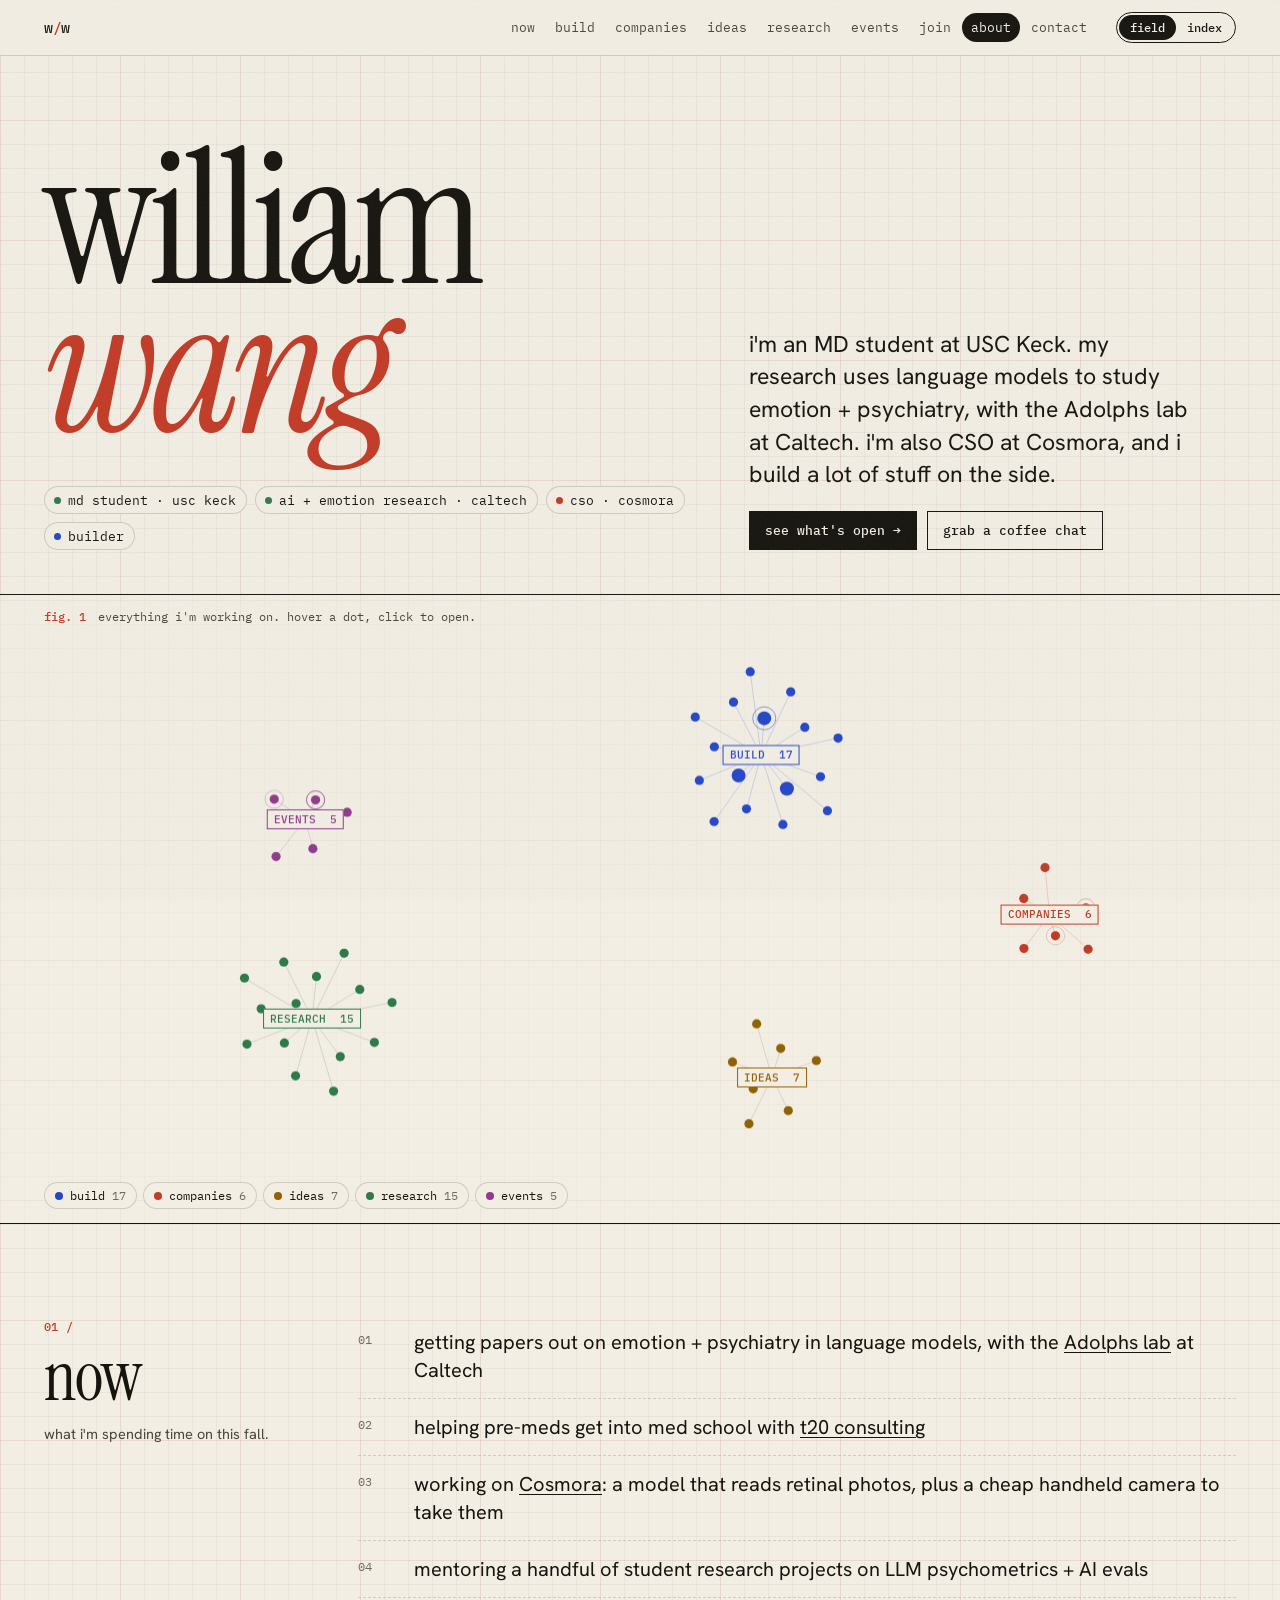
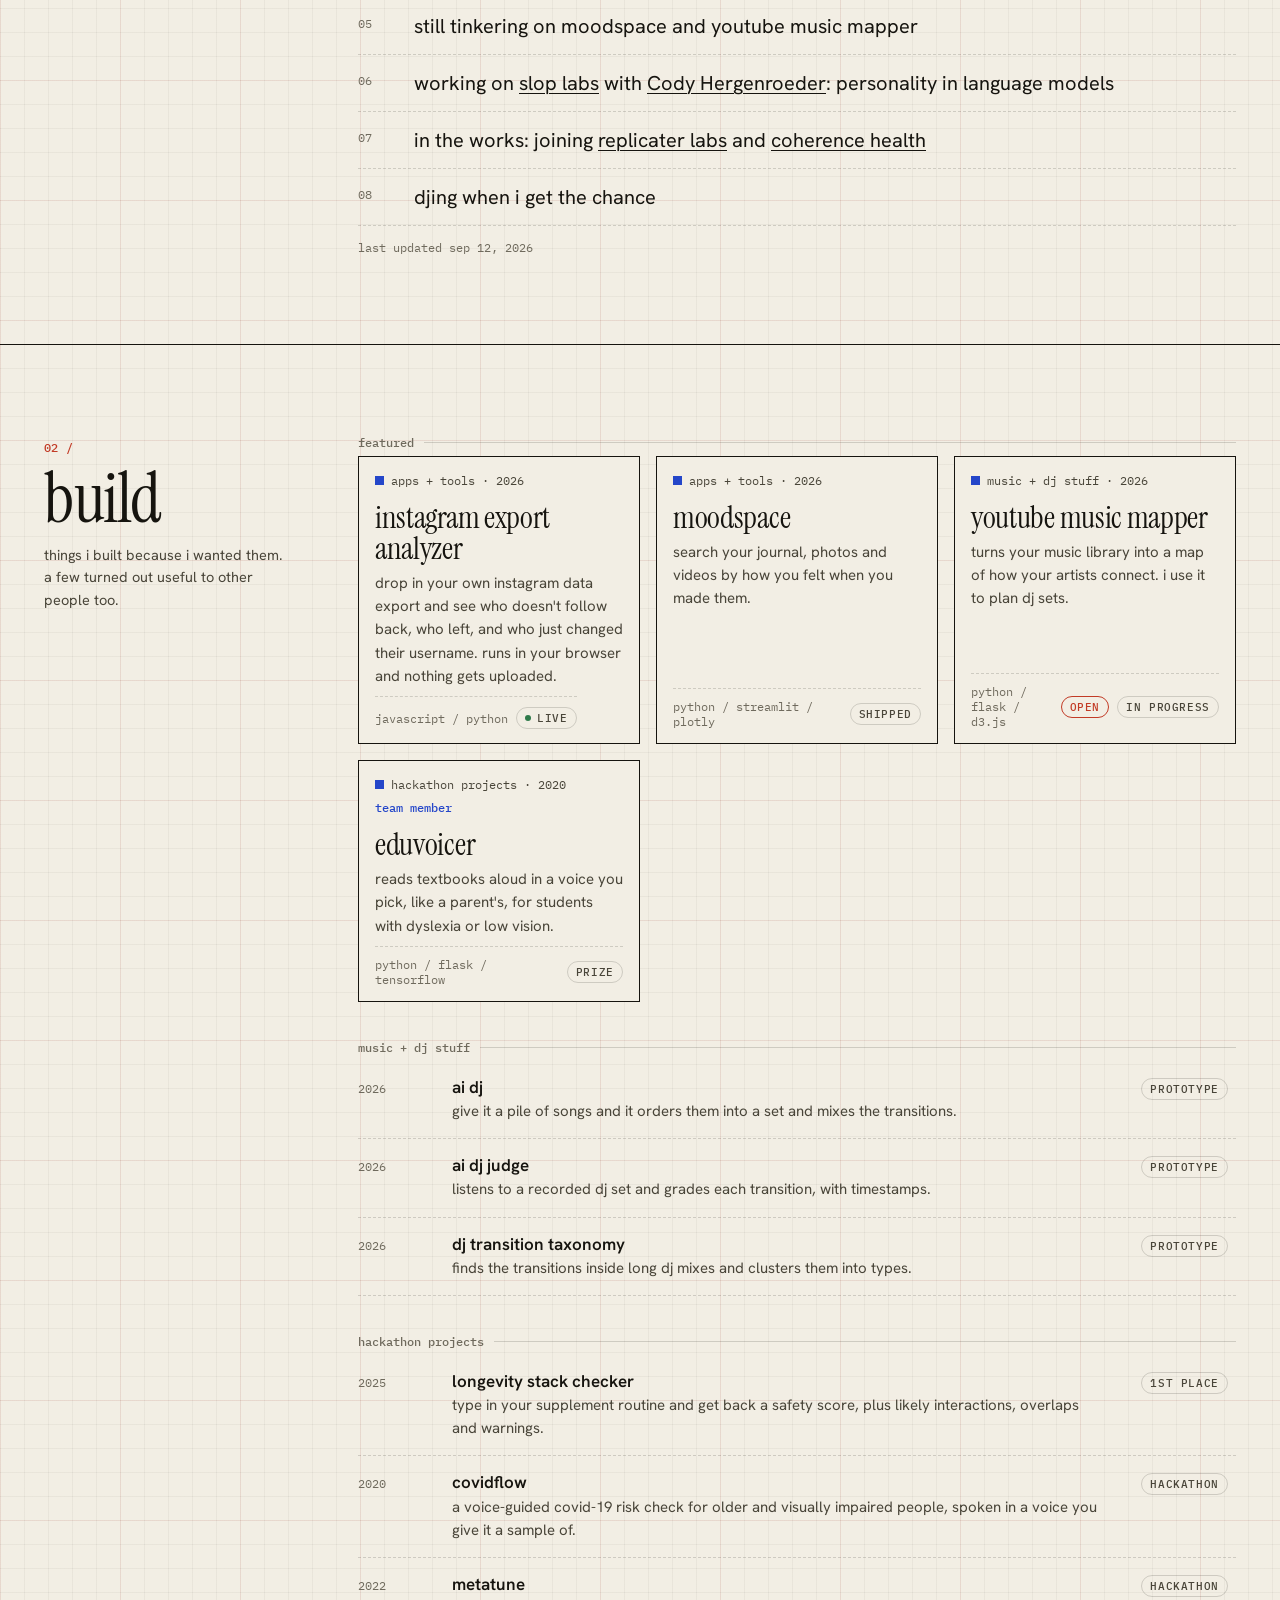
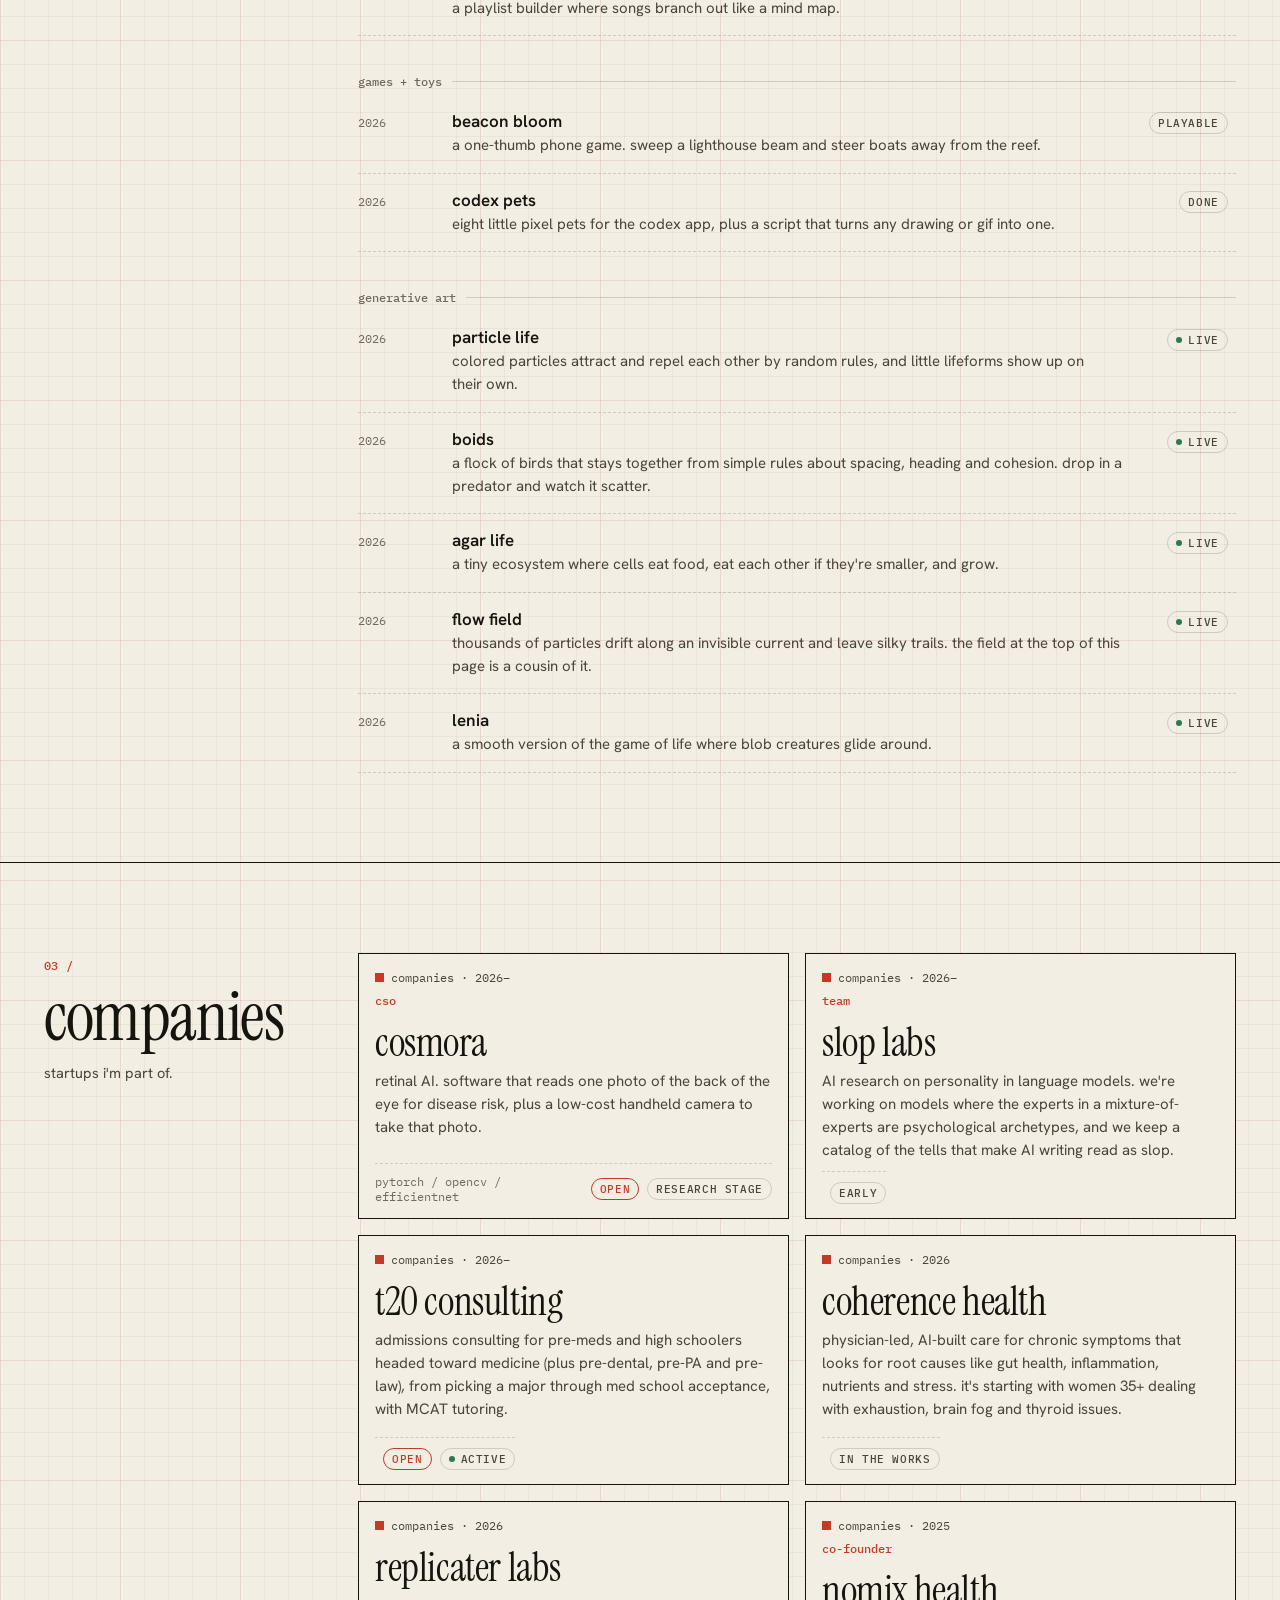
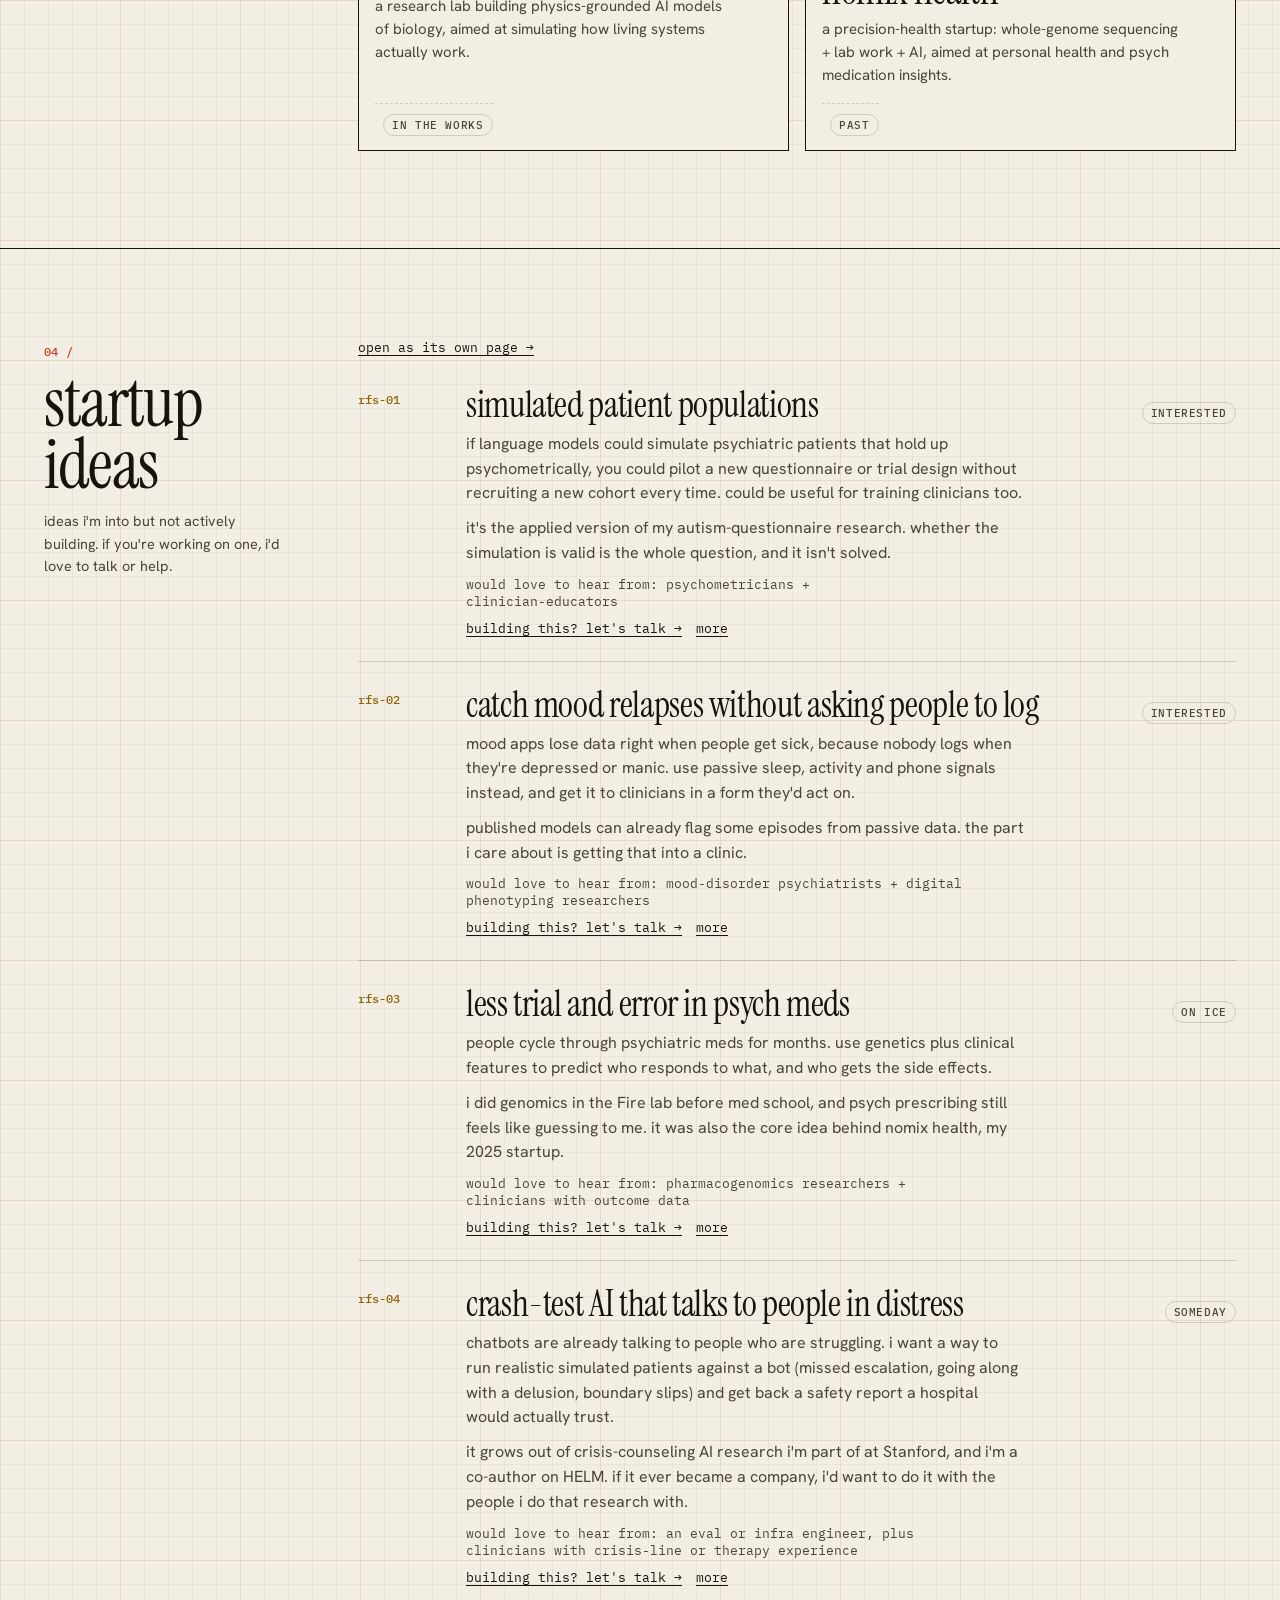
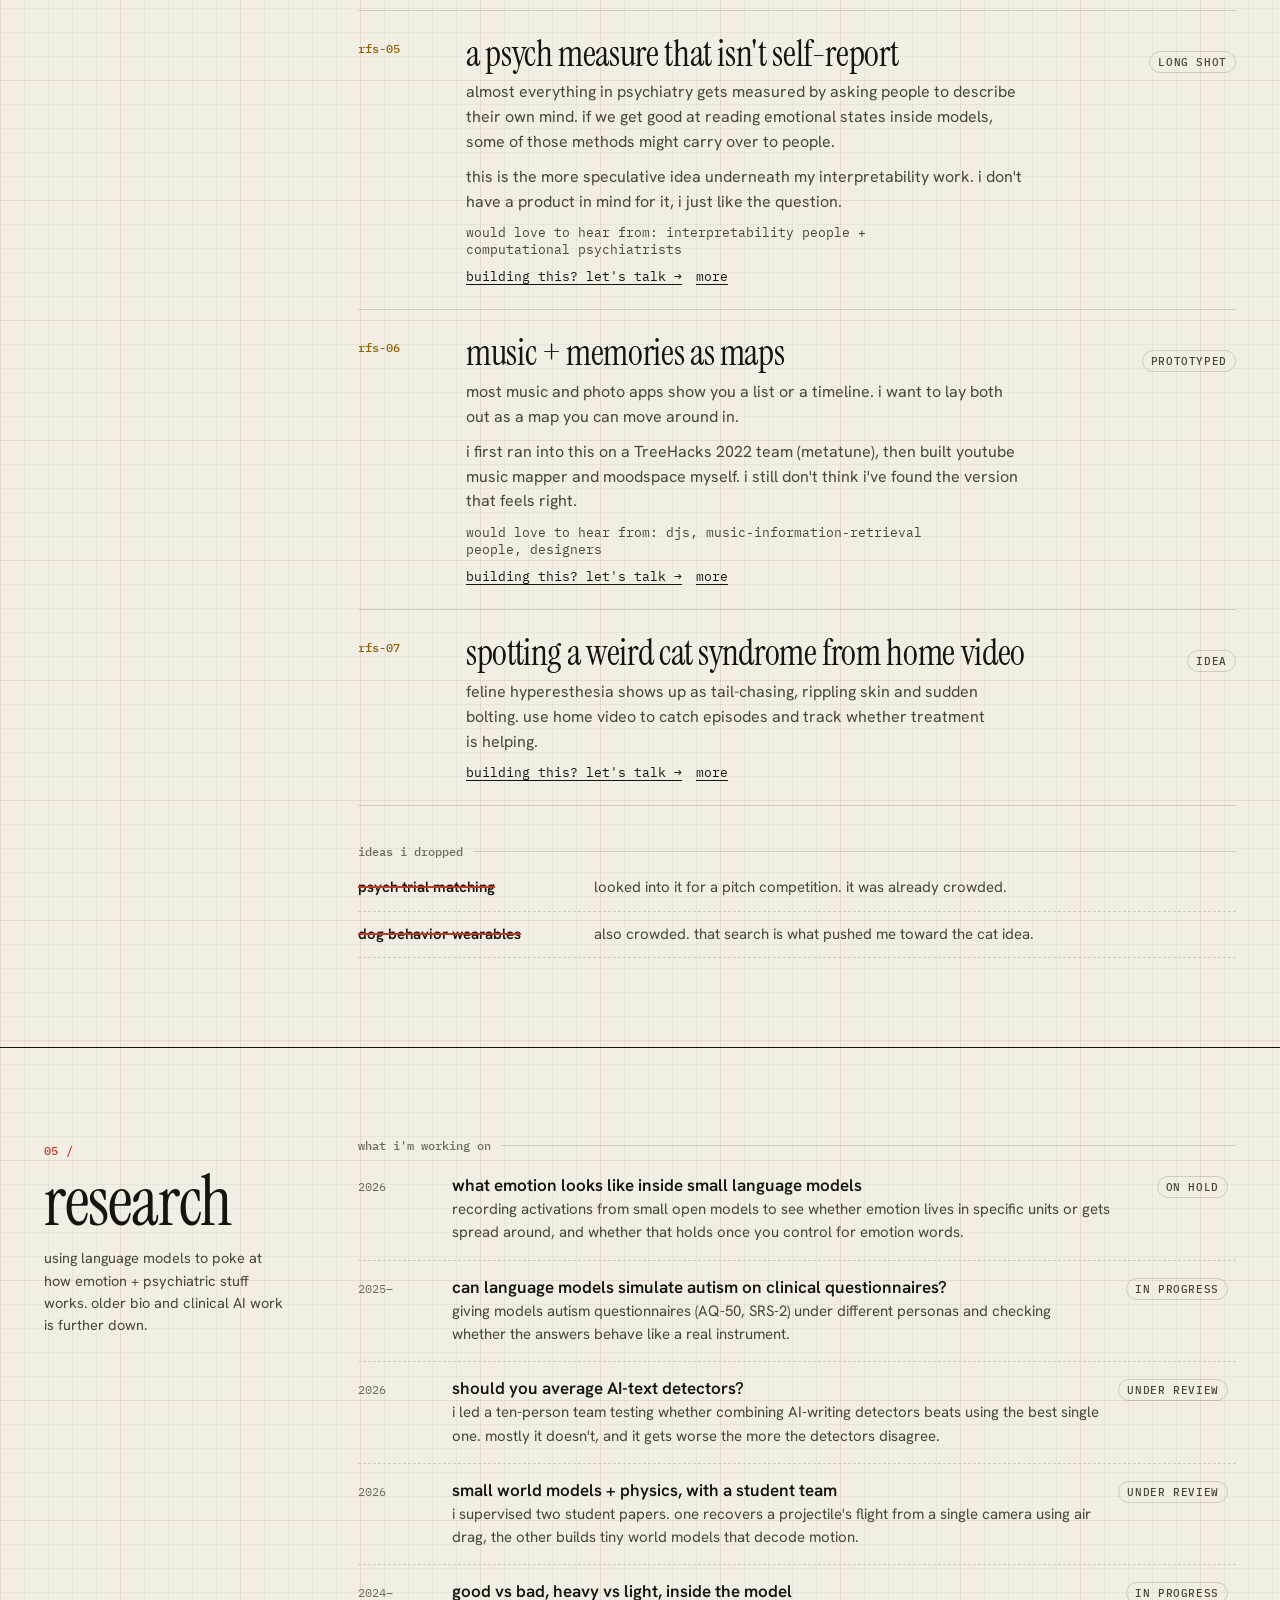
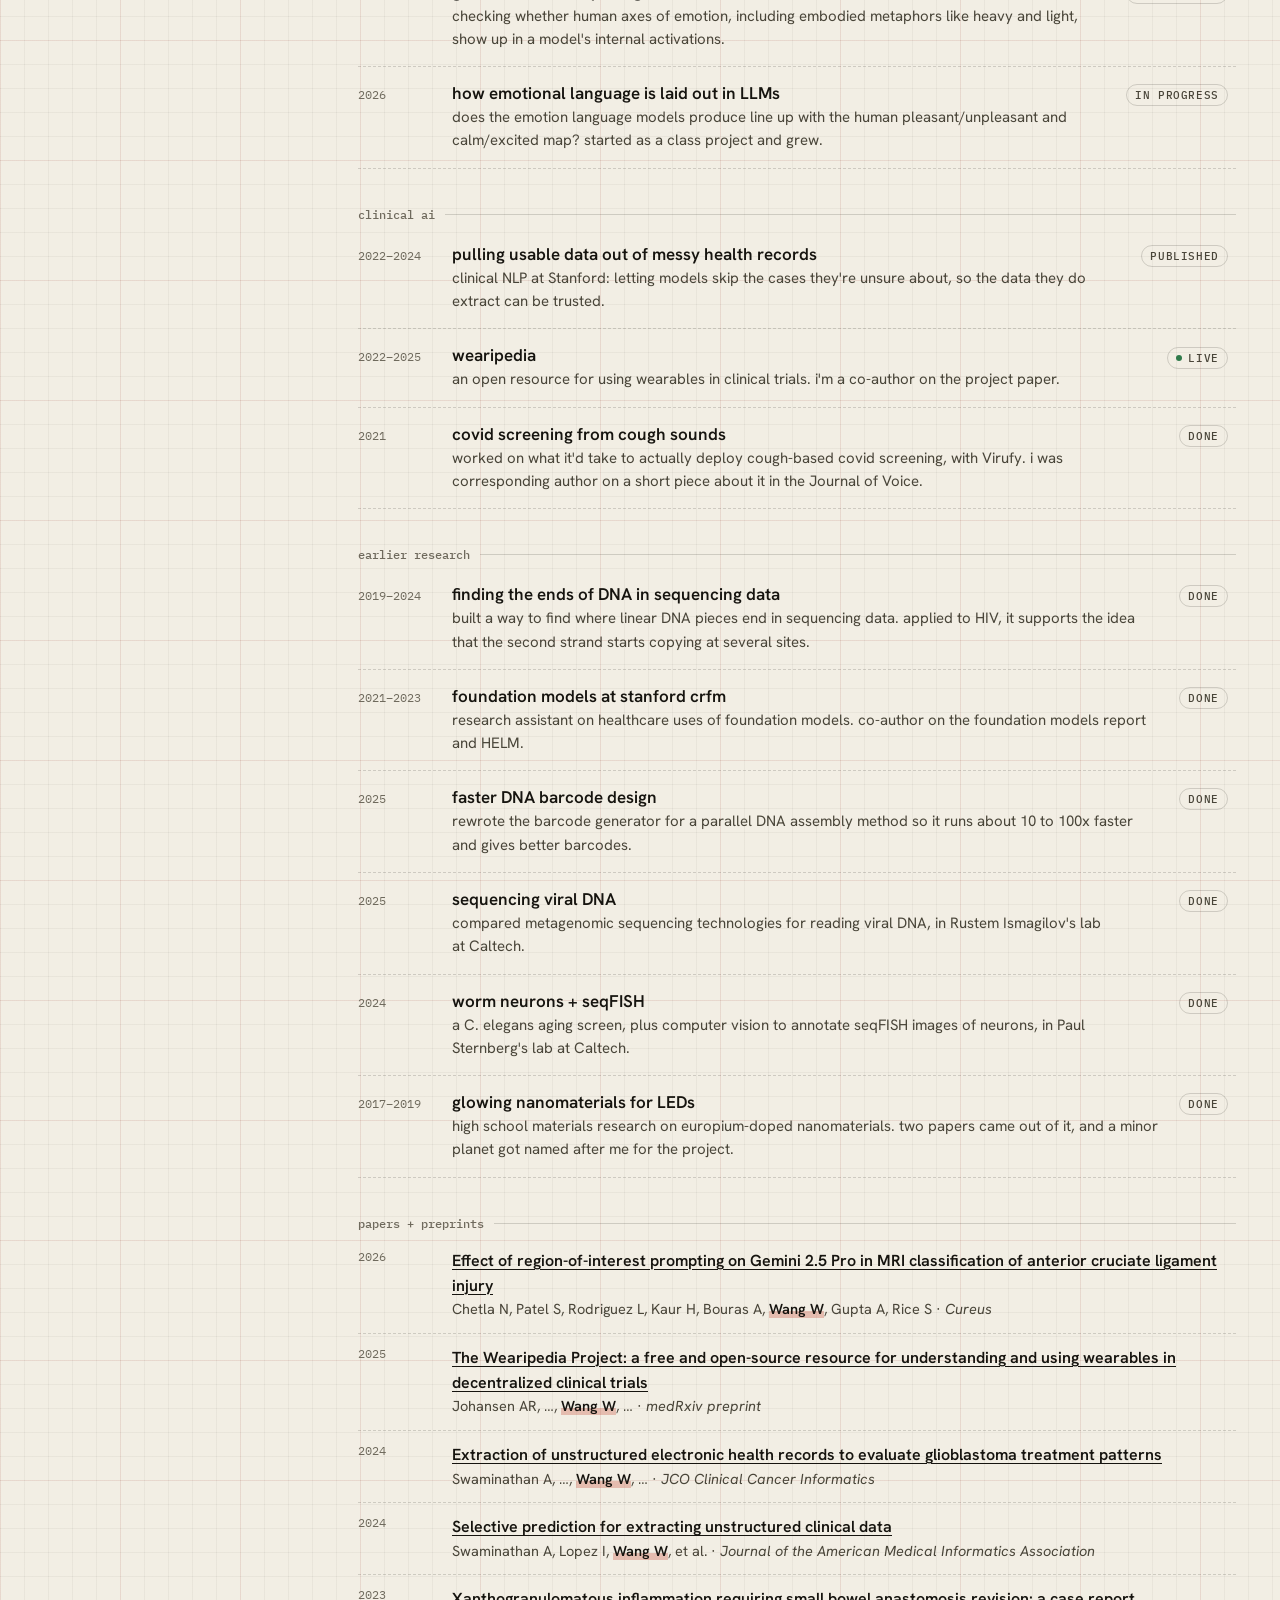
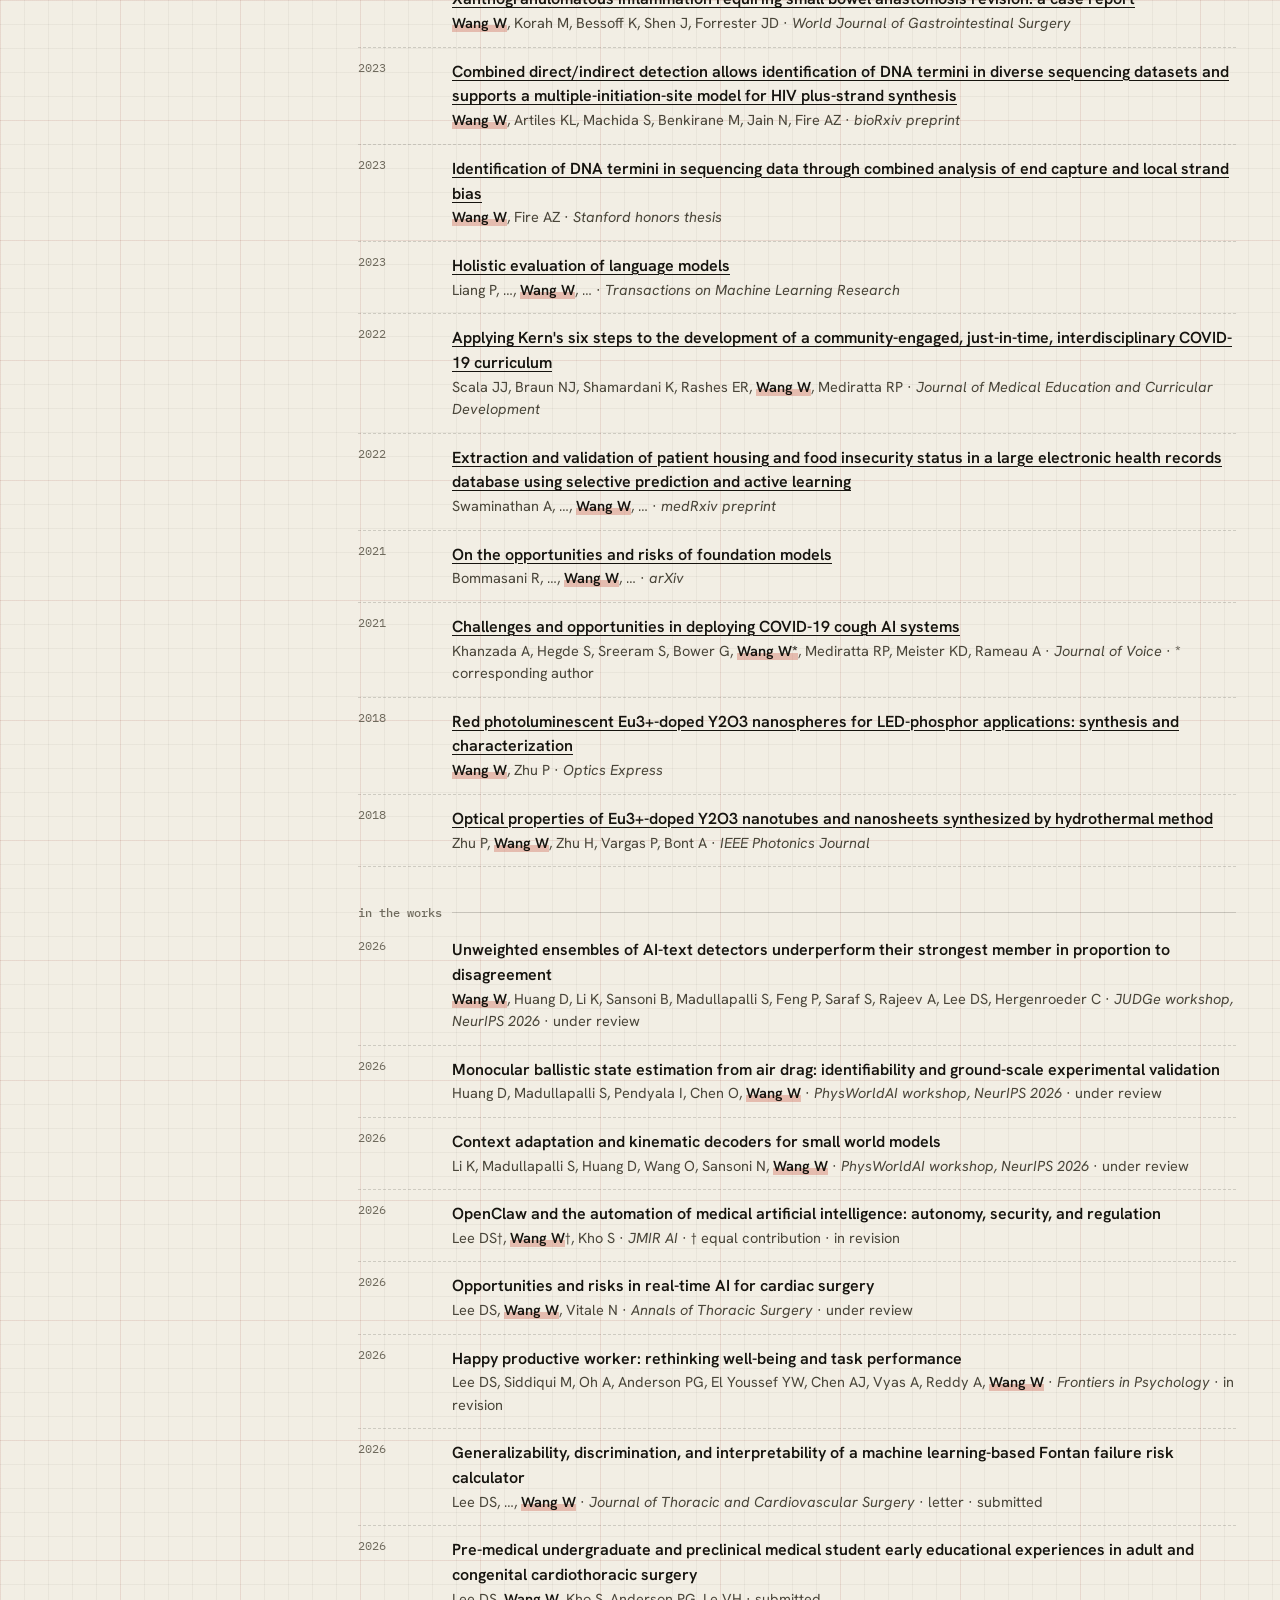
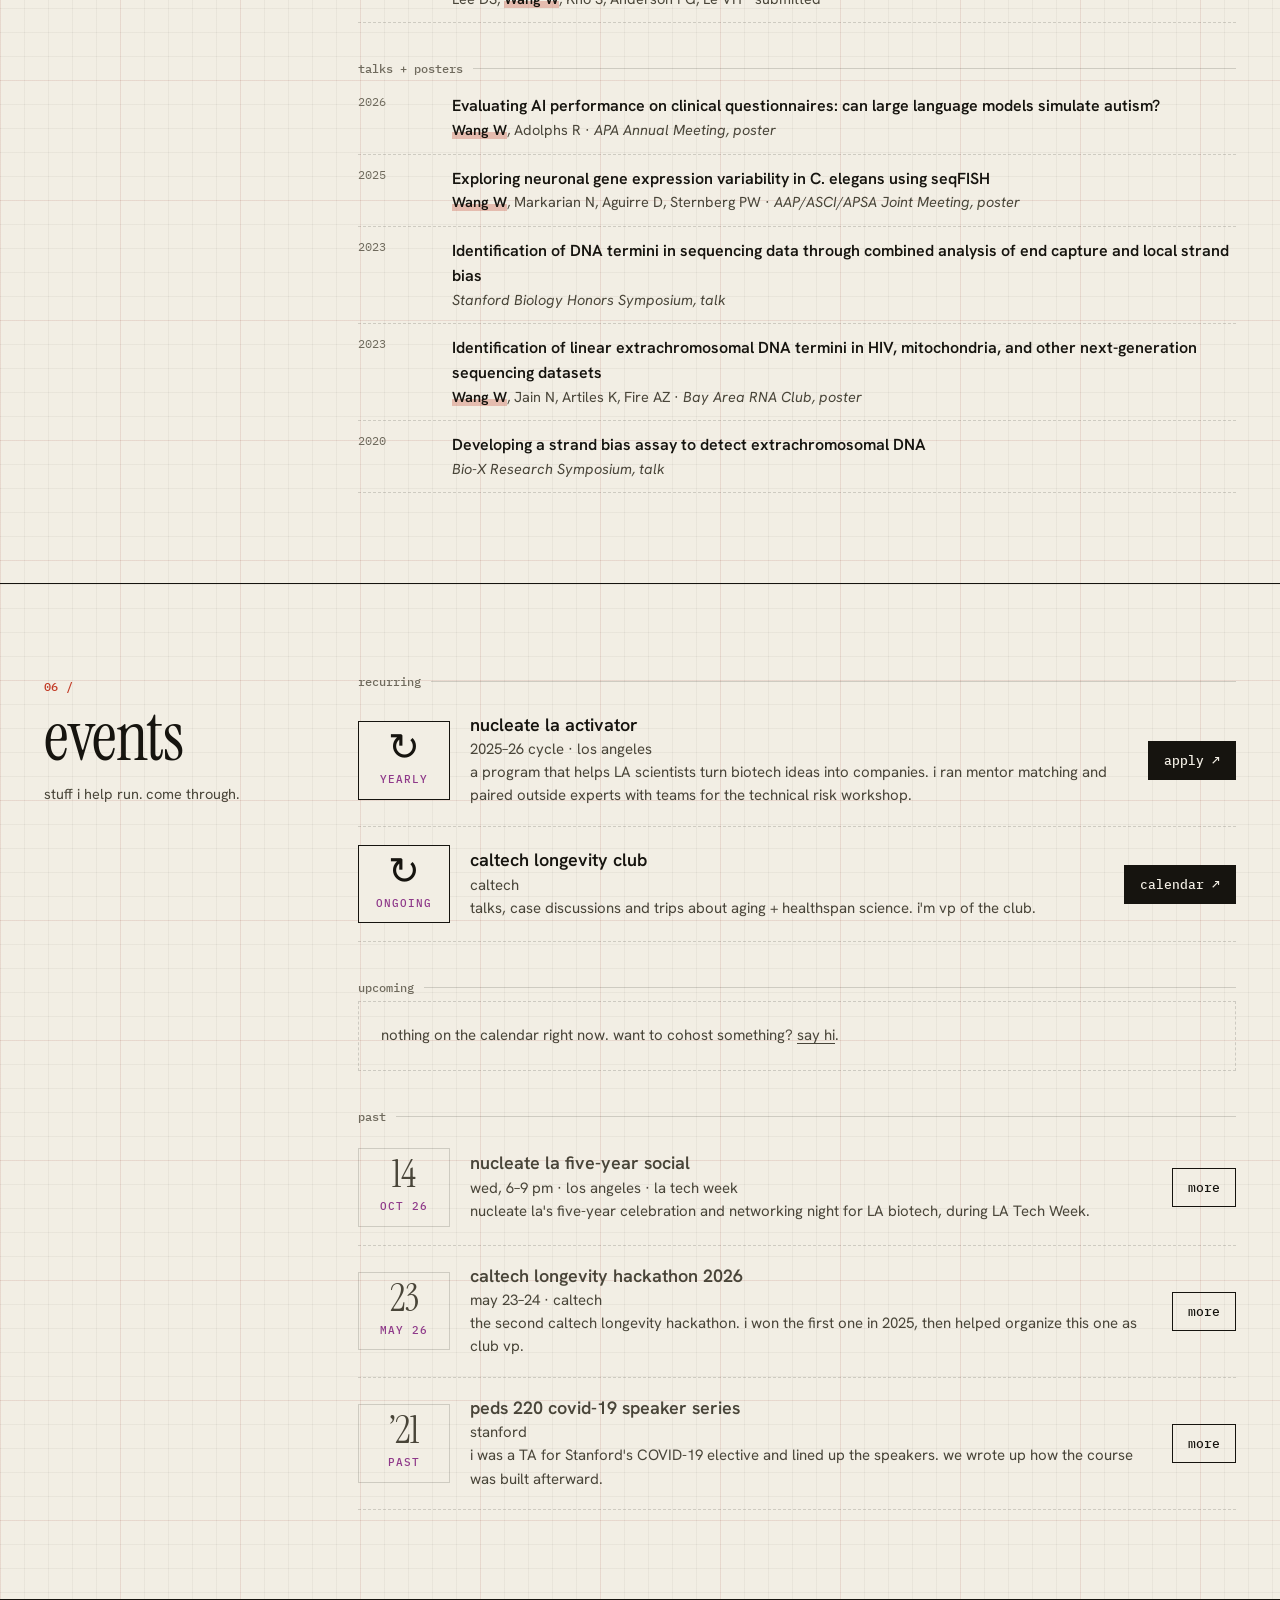
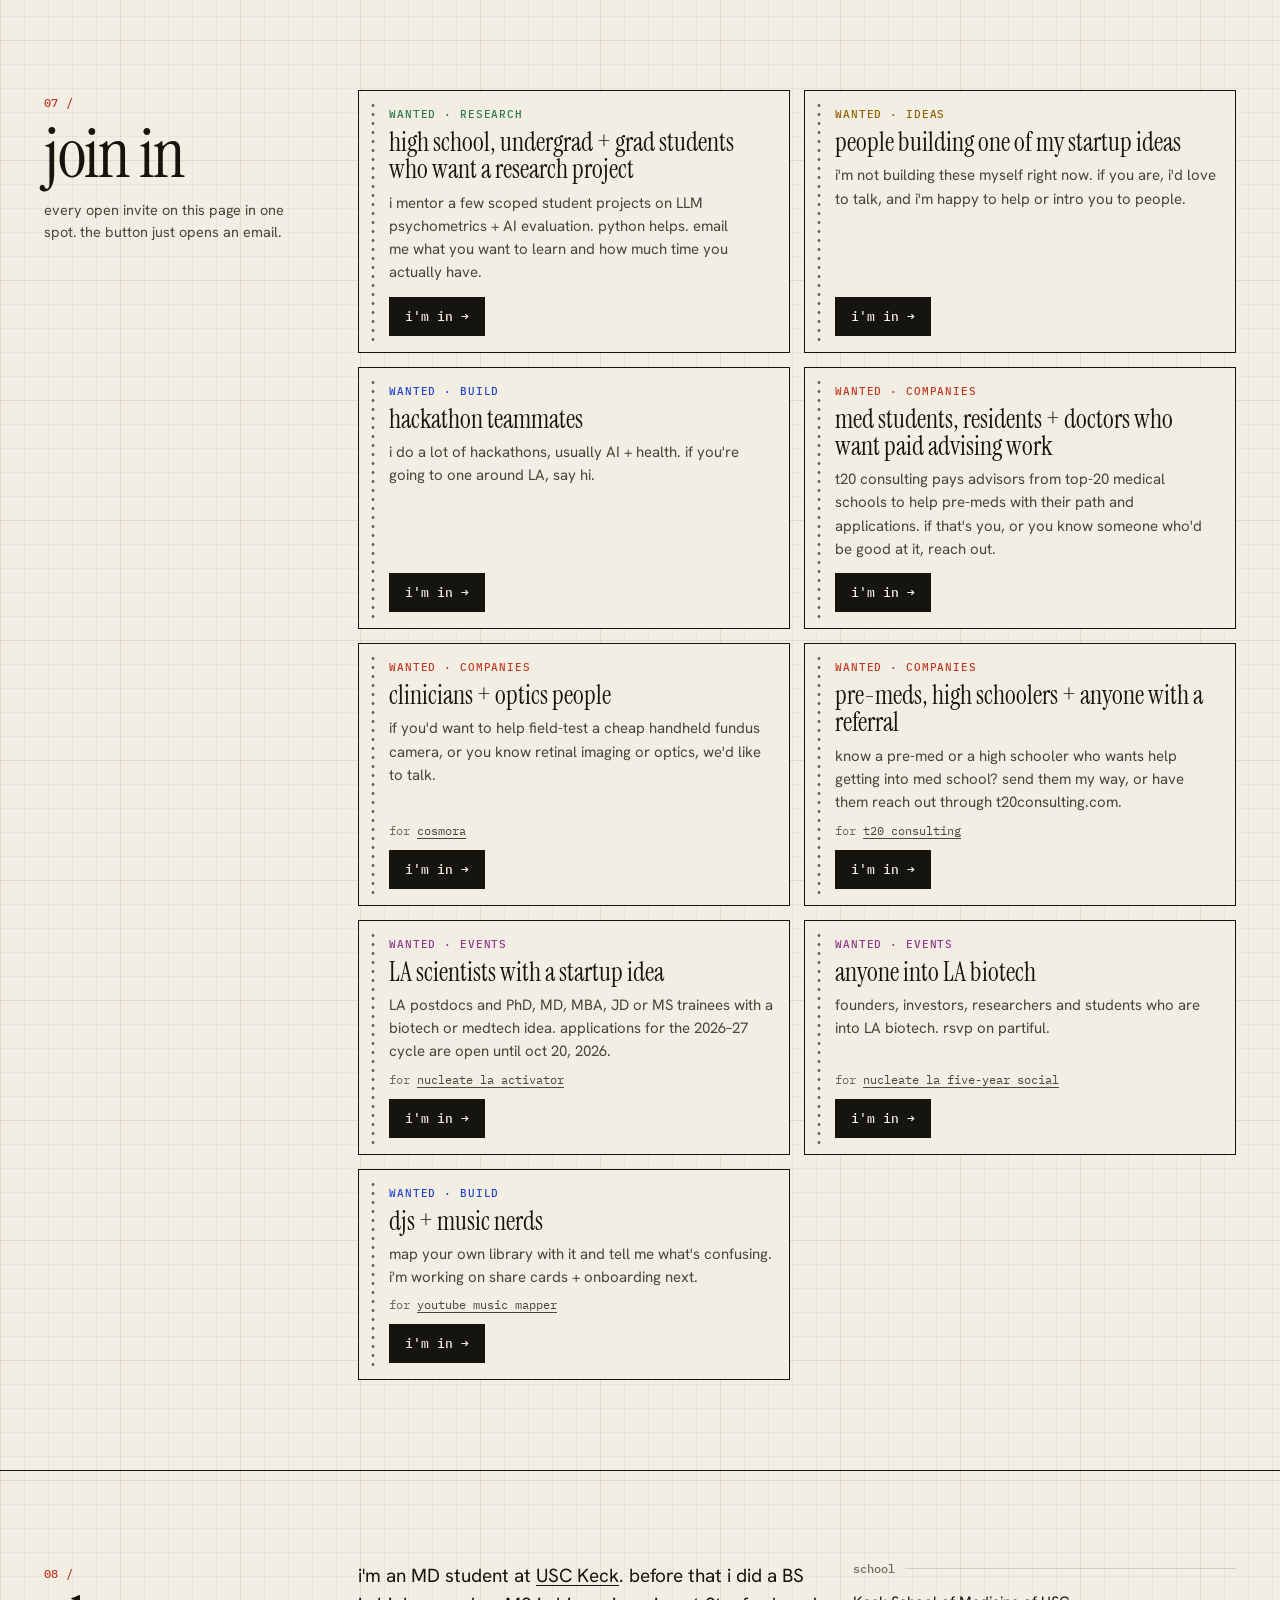
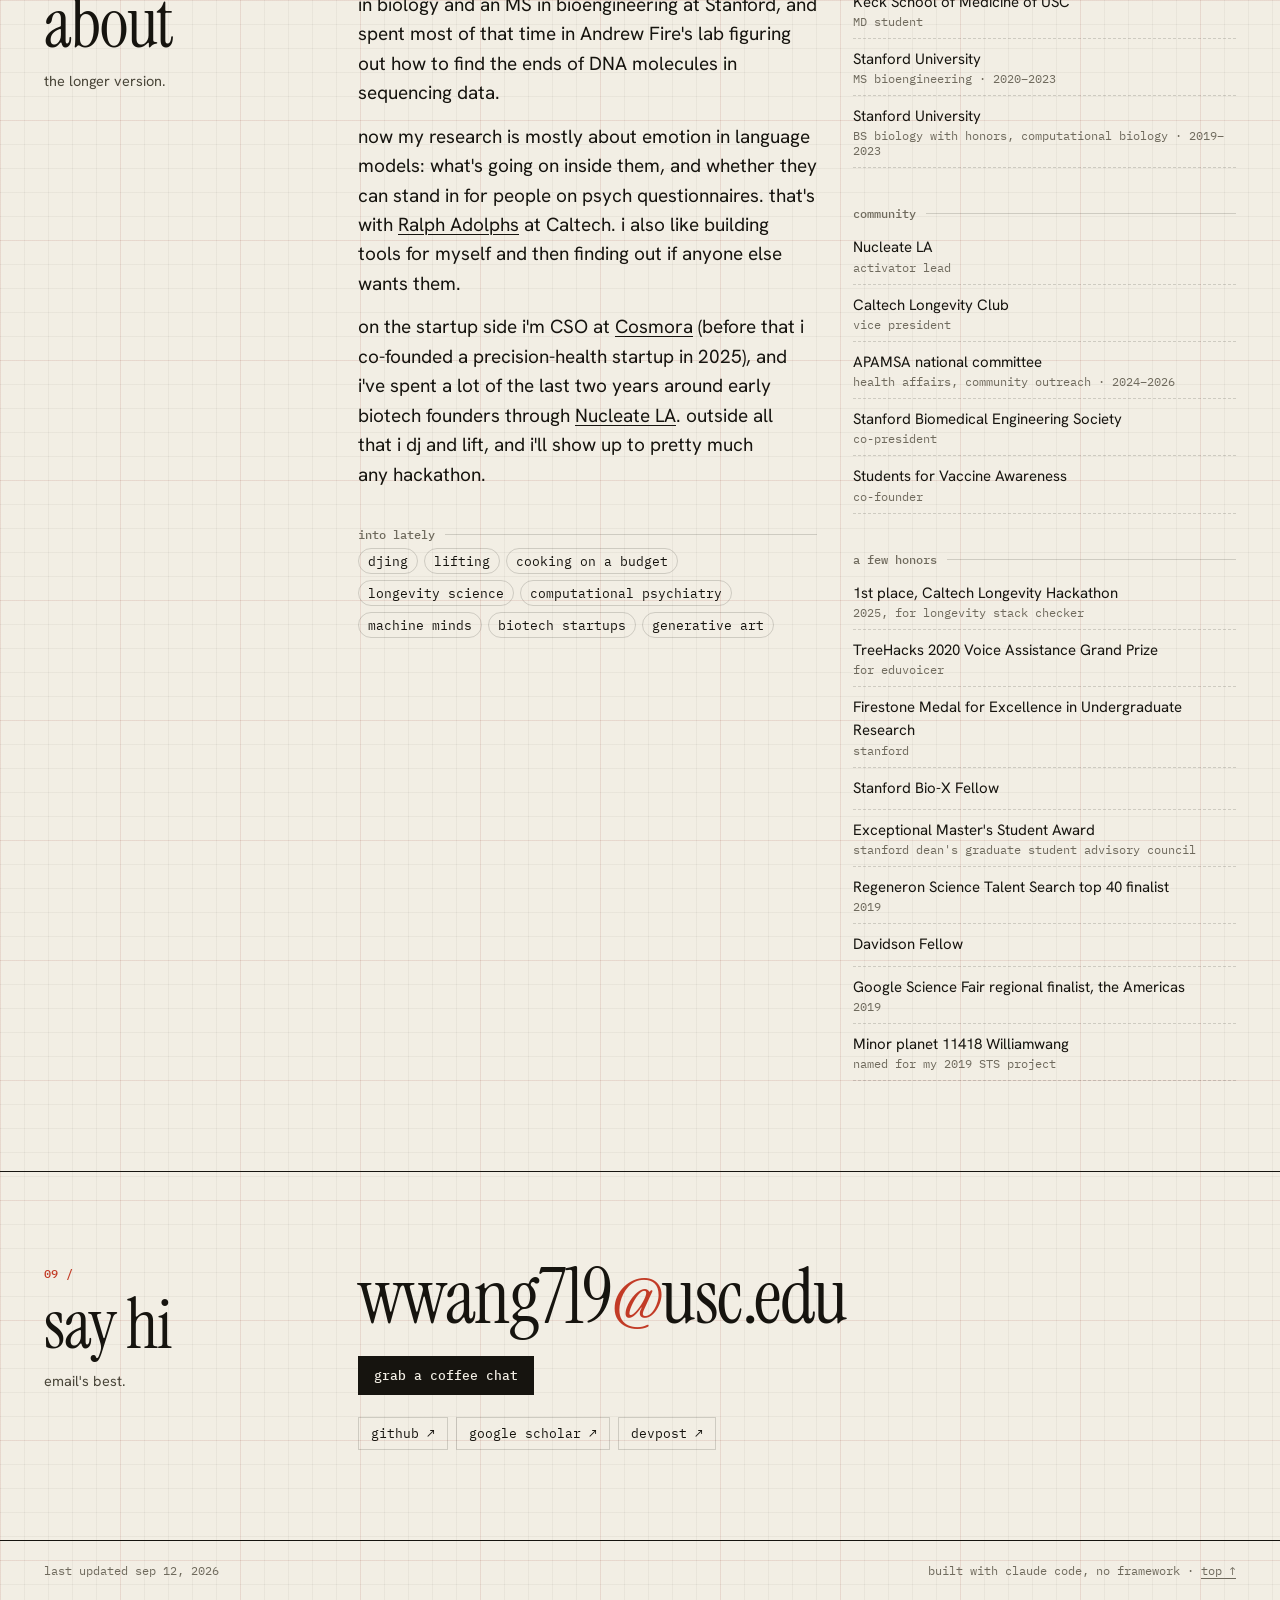
==== index.html @ bd042223 "Personal site Co-Authored-By: Claude Opus 5 <noreply@anthropic.com>" ====
<!doctype html>
<html lang="en">
<head>
  <meta charset="utf-8">
  <meta name="viewport" content="width=device-width, initial-scale=1">
  <title>William Wang</title>
  <meta name="description" content="William Wang: MD student, AI + emotion researcher, builder. Projects, companies, ideas, research, events, and ways to join in.">
  <meta property="og:type" content="website">
  <meta property="og:title" content="William Wang">
  <meta property="og:description" content="MD student, AI + emotion researcher, builder. Projects, companies, ideas, research, events, and ways to join in.">
  <meta name="twitter:card" content="summary">
  <meta name="theme-color" content="#f2eee4" media="(prefers-color-scheme: light)">
  <meta name="theme-color" content="#0f1115" media="(prefers-color-scheme: dark)">
  <link rel="icon" href="data:image/svg+xml,%3Csvg xmlns='http://www.w3.org/2000/svg' viewBox='0 0 64 64'%3E%3Crect width='64' height='64' fill='%23f2eee4'/%3E%3Cpath d='M4 36h14l5-14 8 28 6-20 4 6h19' fill='none' stroke='%23e0442c' stroke-width='5' stroke-linejoin='round' stroke-linecap='round'/%3E%3C/svg%3E">
  <link rel="preconnect" href="https://fonts.googleapis.com">
  <link rel="preconnect" href="https://fonts.gstatic.com" crossorigin>
  <link href="https://fonts.googleapis.com/css2?family=Instrument+Serif:ital@0;1&family=Hanken+Grotesk:wght@400;500;600&family=IBM+Plex+Mono:wght@400;500&display=swap" rel="stylesheet">
  <link rel="stylesheet" href="styles.css">
</head>
<body data-view="field">
  <a class="skip" href="#main">skip to content</a>

  <header class="topbar">
    <a class="brand" href="#top" aria-label="back to top">w<span>/</span>w</a>
    <nav class="nav" id="nav" aria-label="sections"></nav>
    <div class="view-toggle" role="group" aria-label="view">
      <button type="button" data-view="field" aria-pressed="true">field</button>
      <button type="button" data-view="index" aria-pressed="false">index</button>
    </div>
  </header>

  <main id="main">
    <section class="hero" id="top" aria-label="intro"></section>

    <figure class="field" id="field">
      <canvas class="field-dust" aria-hidden="true"></canvas>
      <canvas class="field-nodes" aria-hidden="true"></canvas>
      <figcaption class="field-cap">
        <span class="field-fig">fig. 1</span>
        <span id="field-caption">everything i'm working on. hover a dot, click to open.</span>
      </figcaption>
      <div class="field-legend" id="field-legend" role="group" aria-label="filter the field"></div>
    </figure>

    <div id="sections"></div>
  </main>

  <footer class="foot" id="foot"></footer>

  <div class="scrim" id="scrim"></div>
  <aside class="drawer" id="drawer" role="dialog" aria-modal="true" aria-labelledby="drawer-title">
    <button type="button" class="drawer-close" id="drawer-close">close <span aria-hidden="true">✕</span></button>
    <div class="drawer-body" id="drawer-body"></div>
  </aside>

  <noscript><p class="noscript">this site renders from content.js, so it needs javascript.</p></noscript>

  <script src="content.js"></script>
  <script src="field.js"></script>
  <script src="app.js"></script>
</body>
</html>
---- styles.css ----
:root {
  --paper: #f2eee4;
  --paper-2: #e8e2d4;
  --ink: #16140f;
  --ink-2: #494539;
  --ink-3: #6f6a5d;
  --rule: #16140f;
  --rule-soft: rgba(22, 20, 15, 0.16);
  --grid: rgba(22, 20, 15, 0.045);
  --grid-strong: rgba(224, 68, 44, 0.075);
  --grain: 0.06;

  --red: #c23b26;
  --build: #2446c9;
  --company: #c23b26;
  --idea: #906105;
  --research: #2f7a4a;
  --event: #8f3a8a;

  --serif: "Instrument Serif", "Iowan Old Style", "Times New Roman", serif;
  --sans: "Hanken Grotesk", "Helvetica Neue", Helvetica, sans-serif;
  --mono: "IBM Plex Mono", ui-monospace, "SF Mono", Menlo, monospace;

  --pad: clamp(18px, 4vw, 44px);
  --ease: cubic-bezier(0.2, 0.7, 0.1, 1);
}

@media (prefers-color-scheme: dark) {
  :root {
    --paper: #0f1115;
    --paper-2: #181b22;
    --ink: #ece7da;
    --ink-2: #bcb6a7;
    --ink-3: #827d71;
    --rule: #ece7da;
    --rule-soft: rgba(236, 231, 218, 0.16);
    --grid: rgba(236, 231, 218, 0.035);
    --grid-strong: rgba(255, 106, 79, 0.07);
    --grain: 0.035;
    --red: #ff6a4f;
    --build: #7b93ff;
    --company: #ff6a4f;
    --idea: #e8b23a;
    --research: #62c287;
    --event: #d67bce;
  }
}

*, *::before, *::after { box-sizing: border-box; }

html {
  -webkit-text-size-adjust: 100%;
  scroll-behavior: smooth;
  scroll-padding-top: 76px;
}
@media (prefers-reduced-motion: reduce) {
  html { scroll-behavior: auto; }
  *, *::before, *::after { animation: none !important; transition: none !important; }
}

body {
  margin: 0;
  background-color: var(--paper);
  background-image:
    linear-gradient(var(--grid) 1px, transparent 1px),
    linear-gradient(90deg, var(--grid) 1px, transparent 1px),
    linear-gradient(var(--grid-strong) 1px, transparent 1px),
    linear-gradient(90deg, var(--grid-strong) 1px, transparent 1px);
  background-size: 24px 24px, 24px 24px, 120px 120px, 120px 120px;
  color: var(--ink);
  font: 400 16px/1.55 var(--sans);
  overflow-x: hidden;
}

body::after {
  content: "";
  position: fixed;
  inset: 0;
  pointer-events: none;
  z-index: 200;
  opacity: var(--grain);
  background-image: url("data:image/svg+xml,%3Csvg xmlns='http://www.w3.org/2000/svg' width='180' height='180'%3E%3Cfilter id='n'%3E%3CfeTurbulence type='fractalNoise' baseFrequency='.85' numOctaves='2' stitchTiles='stitch'/%3E%3C/filter%3E%3Crect width='100%25' height='100%25' filter='url(%23n)'/%3E%3C/svg%3E");
}

a { color: inherit; text-decoration-thickness: 1px; text-underline-offset: 3px; }
a:hover { color: var(--red); }
button { font: inherit; color: inherit; }
:focus-visible { outline: 2px solid var(--red); outline-offset: 3px; }
::selection { background: var(--red); color: var(--paper); }

.skip {
  position: absolute; left: 12px; top: -60px; z-index: 300;
  background: var(--ink); color: var(--paper); padding: 8px 12px; font: 500 13px var(--mono);
}
.skip:focus { top: 12px; }

/* ---------- top bar ---------- */
.topbar {
  position: sticky; top: 0; z-index: 50;
  display: flex; align-items: center; gap: 20px;
  padding: 12px var(--pad);
  background: color-mix(in srgb, var(--paper) 88%, transparent);
  backdrop-filter: blur(10px);
  -webkit-backdrop-filter: blur(10px);
  border-bottom: 1px solid var(--rule-soft);
}
.brand { font: 500 15px var(--mono); text-decoration: none; letter-spacing: -0.02em; }
.brand span { color: var(--red); }
.nav { display: flex; gap: 2px; margin-left: auto; overflow-x: auto; scrollbar-width: none; }
.nav::-webkit-scrollbar { display: none; }
.nav a {
  font: 400 13px var(--mono); text-decoration: none; padding: 6px 9px; white-space: nowrap;
  color: var(--ink-2); border-radius: 99px;
}
.nav a:hover { color: var(--ink); background: var(--rule-soft); }
.nav a[aria-current="true"] { color: var(--paper); background: var(--ink); }
.nav a:focus-visible { outline-offset: -2px; }
.view-toggle {
  display: flex; border: 1px solid var(--ink); border-radius: 99px; padding: 2px; flex-shrink: 0;
}
.view-toggle button {
  font: 500 12px var(--mono); border: 0; background: none; padding: 5px 11px; border-radius: 99px; cursor: pointer;
}
.view-toggle button[aria-pressed="true"] { background: var(--ink); color: var(--paper); }
@media (max-width: 760px) {
  .topbar { flex-wrap: wrap; row-gap: 8px; }
  .nav { order: 3; width: 100%; margin-left: -9px; }
  .view-toggle { margin-left: auto; }
}

/* ---------- hero ---------- */
.hero {
  display: grid;
  grid-template-columns: minmax(0, 1.35fr) minmax(0, 1fr);
  gap: 28px 48px;
  align-items: end;
  padding: clamp(40px, 7vw, 96px) var(--pad) clamp(28px, 4vw, 44px);
}
.hero-name {
  margin: 0;
  font: 400 clamp(72px, 14.5vw, 212px)/0.8 var(--serif);
  letter-spacing: -0.035em;
}
.hero-name span { display: inline-block; animation: rise 0.9s var(--ease) both; }
.hero-name em { font-style: italic; color: var(--red); }
.hero-roles {
  list-style: none; margin: clamp(26px, 3.4vw, 46px) 0 0; padding: 0;
  display: flex; flex-wrap: wrap; gap: 8px;
}
.hero-roles li {
  font: 400 12.5px var(--mono); padding: 5px 10px 5px 9px; border: 1px solid var(--rule-soft);
  border-radius: 99px; background: var(--paper); display: inline-flex; align-items: center; gap: 7px;
  animation: rise 0.8s var(--ease) both; animation-delay: calc(240ms + var(--i) * 70ms);
}
.hero-roles li i { width: 7px; height: 7px; border-radius: 50%; background: var(--k, var(--ink)); display: block; }
.hero-side { animation: rise 0.9s var(--ease) 0.35s both; }
.hero-bio { font: 400 clamp(19px, 1.9vw, 23px)/1.42 var(--sans); margin: 0 0 20px; max-width: 34ch; text-wrap: pretty; }
.hero-bio strong { font-weight: 600; }
.hero-cta { display: flex; flex-wrap: wrap; gap: 10px; }
@media (max-width: 860px) { .hero { grid-template-columns: 1fr; } }

@keyframes rise {
  from { opacity: 0; transform: translateY(18px); }
  to { opacity: 1; transform: none; }
}

.btn {
  display: inline-flex; align-items: center; gap: 8px;
  font: 500 13px var(--mono); text-decoration: none; cursor: pointer;
  padding: 10px 15px; border: 1px solid var(--ink); background: var(--ink); color: var(--paper);
  transition: transform 0.18s var(--ease), box-shadow 0.18s var(--ease);
}
.btn:hover { color: var(--paper); transform: translate(-2px, -2px); box-shadow: 3px 3px 0 var(--red); }
.btn.ghost { background: transparent; color: var(--ink); }
.btn.ghost:hover { color: var(--ink); }

/* ---------- field ---------- */
.field {
  position: relative; margin: 0;
  height: clamp(440px, 70vh, 760px);
  border-top: 1px solid var(--rule);
  border-bottom: 1px solid var(--rule);
  background: color-mix(in srgb, var(--paper) 55%, transparent);
  overflow: hidden;
  touch-action: pan-y;
}
.field canvas { position: absolute; inset: 0; width: 100%; height: 100%; display: block; }
.field-nodes { cursor: default; }
.field-cap {
  position: absolute; left: var(--pad); top: 14px; right: var(--pad);
  display: flex; gap: 12px; align-items: baseline; pointer-events: none;
  font: 400 12px var(--mono); color: var(--ink-2);
}
.field-fig { color: var(--red); font-weight: 500; white-space: nowrap; }
.field-legend {
  position: absolute; left: var(--pad); bottom: 14px; right: var(--pad);
  display: flex; flex-wrap: wrap; gap: 6px;
}
.field-legend button {
  font: 400 12px var(--mono); cursor: pointer;
  display: inline-flex; align-items: center; gap: 7px;
  padding: 5px 10px; border-radius: 99px; border: 1px solid var(--rule-soft);
  background: color-mix(in srgb, var(--paper) 90%, transparent);
}
.field-legend button i { width: 8px; height: 8px; border-radius: 50%; background: var(--k); display: block; }
.field-legend button[aria-pressed="true"] { border-color: var(--k); box-shadow: inset 0 0 0 1px var(--k); }
.field-legend button b { font-weight: 400; color: var(--ink-3); }
body[data-view="index"] .field { display: none; }

/* ---------- sections ---------- */
.sec {
  display: grid;
  grid-template-columns: minmax(170px, 250px) minmax(0, 1fr);
  gap: 24px clamp(24px, 5vw, 72px);
  padding: clamp(52px, 7vw, 92px) var(--pad);
  border-bottom: 1px solid var(--rule);
}
.sec-head { align-self: start; position: sticky; top: 84px; }
.sec-num { font: 500 12px var(--mono); color: var(--red); letter-spacing: 0.04em; }
.sec-title { font: 400 clamp(44px, 5.4vw, 72px)/0.9 var(--serif); margin: 8px 0 14px; letter-spacing: -0.02em; }
.sec-blurb { font-size: 14.5px; color: var(--ink-2); margin: 0; max-width: 30ch; text-wrap: pretty; }
.sec-body { min-width: 0; }
@media (max-width: 860px) {
  .sec { grid-template-columns: 1fr; }
  .sec-head { position: static; }
}

.sub { font: 500 12px var(--mono); text-transform: lowercase; color: var(--ink-3); margin: 38px 0 6px; display: flex; gap: 10px; align-items: center; }
.sub::after { content: ""; flex: 1; border-top: 1px solid var(--rule-soft); }
.sub:first-child { margin-top: 0; }

/* now */
.now { list-style: none; margin: 0; padding: 0; counter-reset: now; }
.now li {
  counter-increment: now;
  display: grid; grid-template-columns: 44px 1fr; gap: 12px;
  padding: 14px 0; border-bottom: 1px dashed var(--rule-soft);
  font-size: clamp(17px, 1.6vw, 20px); line-height: 1.4;
}
.now li::before { content: counter(now, decimal-leading-zero); font: 400 12px/2 var(--mono); color: var(--ink-3); }
.now-stamp { font: 400 12px var(--mono); color: var(--ink-3); margin: 14px 0 0; }

/* rows */
.rows { list-style: none; margin: 0; padding: 0; }
.row {
  width: 100%; text-align: left; cursor: pointer; background: none; border: 0;
  border-bottom: 1px dashed var(--rule-soft);
  display: grid; grid-template-columns: 76px minmax(0, 1fr) auto; gap: 18px; align-items: baseline;
  padding: 15px 8px 15px 0; position: relative;
  transition: background-color 0.2s var(--ease), padding 0.25s var(--ease);
}
.row::before {
  content: ""; position: absolute; left: -12px; top: 50%; width: 6px; height: 6px; border-radius: 50%;
  background: var(--k); transform: translateY(-50%) scale(0); transition: transform 0.25s var(--ease);
}
.row:hover { background: color-mix(in srgb, var(--k) 7%, transparent); padding-left: 10px; }
.row:hover::before { transform: translateY(-50%) scale(1); }
.row-year { font: 400 12px var(--mono); color: var(--ink-3); }
.row-main { display: flex; flex-direction: column; gap: 2px; min-width: 0; }
.row-title { font: 600 17px/1.3 var(--sans); }
.row-line { color: var(--ink-2); font-size: 15px; text-wrap: pretty; }
.row-meta { display: flex; gap: 6px; align-items: center; flex-wrap: wrap; justify-content: flex-end; }
@media (max-width: 600px) {
  .row { grid-template-columns: 1fr; gap: 4px; }
  .row-meta { justify-content: flex-start; }
}

.status, .wanted {
  font: 500 10.5px var(--mono); text-transform: uppercase; letter-spacing: 0.06em;
  padding: 3px 8px; border-radius: 99px; border: 1px solid var(--rule-soft); white-space: nowrap; color: var(--ink-2);
  display: inline-flex; align-items: center; gap: 6px;
}
.status.s-live::before, .status.s-active::before {
  content: ""; width: 6px; height: 6px; border-radius: 50%; background: var(--research);
  animation: pulse 2.2s ease-in-out infinite;
}
.wanted { border-color: var(--red); color: var(--red); }
@keyframes pulse { 50% { opacity: 0.25; } }

/* cards */
.cards { display: grid; grid-template-columns: repeat(auto-fill, minmax(min(250px, 100%), 1fr)); gap: 16px; margin-bottom: 8px; }
.card {
  text-align: left; cursor: pointer; background: var(--paper); border: 1px solid var(--ink);
  padding: 16px 16px 14px; display: flex; flex-direction: column; gap: 8px; min-height: 210px;
  transition: transform 0.22s var(--ease), box-shadow 0.22s var(--ease);
}
.card:hover { transform: translate(-4px, -4px); box-shadow: 6px 6px 0 var(--k); }
.card-tag { font: 400 11.5px var(--mono); color: var(--ink-2); display: flex; align-items: center; gap: 7px; }
.card-tag i { width: 9px; height: 9px; background: var(--k); display: block; }
.card-title { font: 400 31px/1 var(--serif); letter-spacing: -0.01em; margin-top: 6px; }
.card-line { color: var(--ink-2); font-size: 15px; flex: 1; text-wrap: pretty; }
.card-foot { display: flex; justify-content: space-between; align-items: center; gap: 8px; font: 400 11.5px var(--mono); color: var(--ink-3); border-top: 1px dashed var(--rule-soft); padding-top: 10px; }

.cards.big { grid-template-columns: repeat(auto-fill, minmax(min(320px, 100%), 1fr)); }
.cards.big .card { min-height: 250px; }
.cards.big .card-title { font-size: 40px; }
.card-role { font: 500 12px var(--mono); color: var(--k); }

/* ideas */
.ideas { list-style: none; margin: 0; padding: 0; counter-reset: rfs; }
.idea {
  counter-increment: rfs;
  display: grid; grid-template-columns: 90px minmax(0, 1fr); gap: 18px;
  padding: 24px 0; border-bottom: 1px solid var(--rule-soft);
}
.idea::before { content: "rfs-" counter(rfs, decimal-leading-zero); font: 500 12px/2.4 var(--mono); color: var(--idea); }
.idea h3 { font: 400 clamp(28px, 3vw, 36px)/1.05 var(--serif); margin: 0 0 8px; letter-spacing: -0.01em; }
.idea p { margin: 0 0 10px; color: var(--ink-2); max-width: 62ch; text-wrap: pretty; }
.idea-top { display: flex; align-items: baseline; justify-content: space-between; gap: 14px; flex-wrap: wrap; }
.idea-who { font: 400 13px var(--mono); color: var(--ink-2); }
.idea-page { font: 400 13px var(--mono); margin: 0 0 6px; }
.dropped { list-style: none; margin: 0; padding: 0; }
.dropped li { display: grid; grid-template-columns: minmax(150px, 220px) 1fr; gap: 16px; padding: 11px 0; border-bottom: 1px dashed var(--rule-soft); font-size: 15px; }
.dropped b { font-weight: 600; text-decoration: line-through; text-decoration-color: var(--red); text-decoration-thickness: 1.5px; }
.dropped span { color: var(--ink-2); }
@media (max-width: 600px) { .dropped li { grid-template-columns: 1fr; gap: 2px; } }
.idea-actions { display: flex; flex-wrap: wrap; gap: 14px; align-items: center; font: 400 13px var(--mono); }
.idea-actions button { background: none; border: 0; padding: 0; cursor: pointer; text-decoration: underline; text-underline-offset: 3px; }
@media (max-width: 600px) { .idea { grid-template-columns: 1fr; gap: 0; } }

/* publications */
.pubs { list-style: none; margin: 0; padding: 0; }
.pubs li { padding: 12px 0; border-bottom: 1px dashed var(--rule-soft); display: grid; grid-template-columns: 76px 1fr; gap: 18px; }
.pubs .pub-title { font-weight: 600; }
.pubs .pub-meta { color: var(--ink-2); font-size: 14.5px; }
.pubs .me { font-weight: 600; color: var(--ink); background: linear-gradient(transparent 62%, color-mix(in srgb, var(--red) 28%, transparent) 62%); }
@media (max-width: 600px) { .pubs li { grid-template-columns: 1fr; gap: 2px; } }

/* events */
.events { list-style: none; margin: 0; padding: 0; }
.event {
  display: grid; grid-template-columns: 92px minmax(0, 1fr) auto; gap: 20px; align-items: center;
  padding: 18px 0; border-bottom: 1px dashed var(--rule-soft);
}
.event-date { border: 1px solid var(--ink); text-align: center; padding: 6px 0 8px; background: var(--paper); }
.event-date b { display: block; font: 400 38px/1 var(--serif); }
.event-date span { font: 500 11px var(--mono); text-transform: uppercase; letter-spacing: 0.08em; color: var(--event); }
.event h3 { margin: 0; font: 600 18px/1.3 var(--sans); }
.event p { margin: 2px 0 0; color: var(--ink-2); font-size: 15px; }
.event.past h3, .event.past .event-date b { color: var(--ink-2); }
.event.past .event-date { border-color: var(--rule-soft); background: transparent; }
.linkish { background: none; border: 0; padding: 0; cursor: pointer; font: inherit; text-align: left; }
.linkish:hover { color: var(--red); }
.empty { border: 1px dashed var(--rule-soft); padding: 22px; color: var(--ink-2); font-size: 15px; }
@media (max-width: 600px) { .event { grid-template-columns: 72px 1fr; } .event .btn { grid-column: 2; justify-self: start; } }

/* join: call sheet */
.calls { display: grid; grid-template-columns: repeat(auto-fill, minmax(min(290px, 100%), 1fr)); gap: 14px; }
.call {
  position: relative; background: var(--paper); border: 1px solid var(--ink);
  padding: 16px 16px 16px 30px; display: flex; flex-direction: column; gap: 8px;
}
.call::before {
  content: ""; position: absolute; left: 12px; top: 10px; bottom: 10px; width: 4px;
  background-image: radial-gradient(circle, var(--ink-3) 1.4px, transparent 1.6px);
  background-size: 4px 9px;
}
.call-label { font: 500 11px var(--mono); text-transform: uppercase; letter-spacing: 0.08em; color: var(--k); }
.call-who { font: 400 26px/1.05 var(--serif); margin: 0; }
.call-what { margin: 0; color: var(--ink-2); font-size: 15px; flex: 1; text-wrap: pretty; }
.call-from { font: 400 12px var(--mono); color: var(--ink-3); }
.call-from button { background: none; border: 0; padding: 0; cursor: pointer; font: inherit; text-decoration: underline; text-underline-offset: 3px; color: var(--ink-2); }
.call .btn { align-self: flex-start; margin-top: 4px; }

/* about */
.about-grid { display: grid; grid-template-columns: minmax(0, 1.2fr) minmax(0, 1fr); gap: 36px; }
.about-bio p { font-size: clamp(17px, 1.6vw, 19px); margin: 0 0 14px; max-width: 58ch; text-wrap: pretty; }
.facts { list-style: none; margin: 0; padding: 0; }
.facts li { padding: 9px 0; border-bottom: 1px dashed var(--rule-soft); font-size: 15px; }
.facts li small { display: block; font: 400 12px var(--mono); color: var(--ink-3); }
.tags { display: flex; flex-wrap: wrap; gap: 6px; }
.tags span { font: 400 12.5px var(--mono); border: 1px solid var(--rule-soft); padding: 4px 9px; border-radius: 99px; }
@media (max-width: 860px) { .about-grid { grid-template-columns: 1fr; } }

/* contact */
.contact-big { font: 400 clamp(36px, 6vw, 84px)/0.95 var(--serif); margin: 0 0 22px; letter-spacing: -0.02em; word-break: break-word; }
.contact-big a { text-decoration: none; }
.contact-big a:hover em { color: var(--ink); }
.contact-big em { color: var(--red); }
.links { display: flex; flex-wrap: wrap; gap: 8px; margin-top: 22px; }
.links a { font: 400 13px var(--mono); border: 1px solid var(--rule-soft); padding: 7px 12px; text-decoration: none; }
.links a:hover { border-color: var(--red); }

.foot {
  display: flex; justify-content: space-between; flex-wrap: wrap; gap: 12px;
  padding: 22px var(--pad) 40px; font: 400 12px var(--mono); color: var(--ink-3);
}

/* drawer */
.scrim {
  position: fixed; inset: 0; z-index: 90; background: rgba(10, 9, 7, 0.34);
  opacity: 0; visibility: hidden; transition: opacity 0.3s var(--ease), visibility 0s 0.3s;
}
.scrim.open { opacity: 1; visibility: visible; transition: opacity 0.3s var(--ease); }
.drawer {
  position: fixed; top: 0; right: 0; bottom: 0; z-index: 100;
  width: min(580px, 100vw); overflow-y: auto; overscroll-behavior: contain;
  background: var(--paper); border-left: 1px solid var(--ink);
  padding: 22px clamp(20px, 4vw, 38px) 48px;
  transform: translateX(104%); visibility: hidden;
  transition: transform 0.42s var(--ease), visibility 0s 0.42s;
}
.drawer.open { transform: none; visibility: visible; transition: transform 0.42s var(--ease); }
.drawer-close {
  position: sticky; top: 0; float: right; z-index: 2;
  font: 500 12px var(--mono); cursor: pointer; background: var(--paper); border: 1px solid var(--ink); padding: 6px 10px;
}
.d-kind { font: 500 12px var(--mono); color: var(--k); display: flex; align-items: center; gap: 8px; margin-top: 6px; }
.d-kind i { width: 10px; height: 10px; background: var(--k); display: block; }
.d-title { font: 400 clamp(42px, 6vw, 58px)/0.95 var(--serif); margin: 22px 0 12px; letter-spacing: -0.02em; clear: both; }
.d-line { font-size: 19px; line-height: 1.4; margin: 0 0 22px; }
.d-meta { display: grid; grid-template-columns: 90px 1fr; gap: 8px 14px; margin: 0 0 24px; padding: 14px 0; border-top: 1px solid var(--rule); border-bottom: 1px solid var(--rule); font-size: 14.5px; }
.d-meta dt { font: 400 12px/1.9 var(--mono); color: var(--ink-3); }
.d-meta dd { margin: 0; }
.d-details p { margin: 0 0 14px; color: var(--ink-2); text-wrap: pretty; }
.d-embed { margin: 22px 0 6px; border: 1px solid var(--ink); aspect-ratio: 16 / 11; background: #0b0c10; }
.d-embed iframe { width: 100%; height: 100%; border: 0; display: block; }
.d-links { display: flex; flex-direction: column; gap: 8px; margin: 22px 0; }
.d-links a { font: 400 14px var(--mono); }
.d-invite { border: 1px solid var(--k); padding: 16px; margin-top: 26px; background: color-mix(in srgb, var(--k) 6%, var(--paper)); }
.d-invite h3 { font: 500 11px var(--mono); text-transform: uppercase; letter-spacing: 0.08em; color: var(--k); margin: 0 0 6px; }
.d-invite p { margin: 0 0 12px; }
body.locked { overflow: hidden; }

.noscript { padding: 40px var(--pad); font: 400 15px var(--mono); }
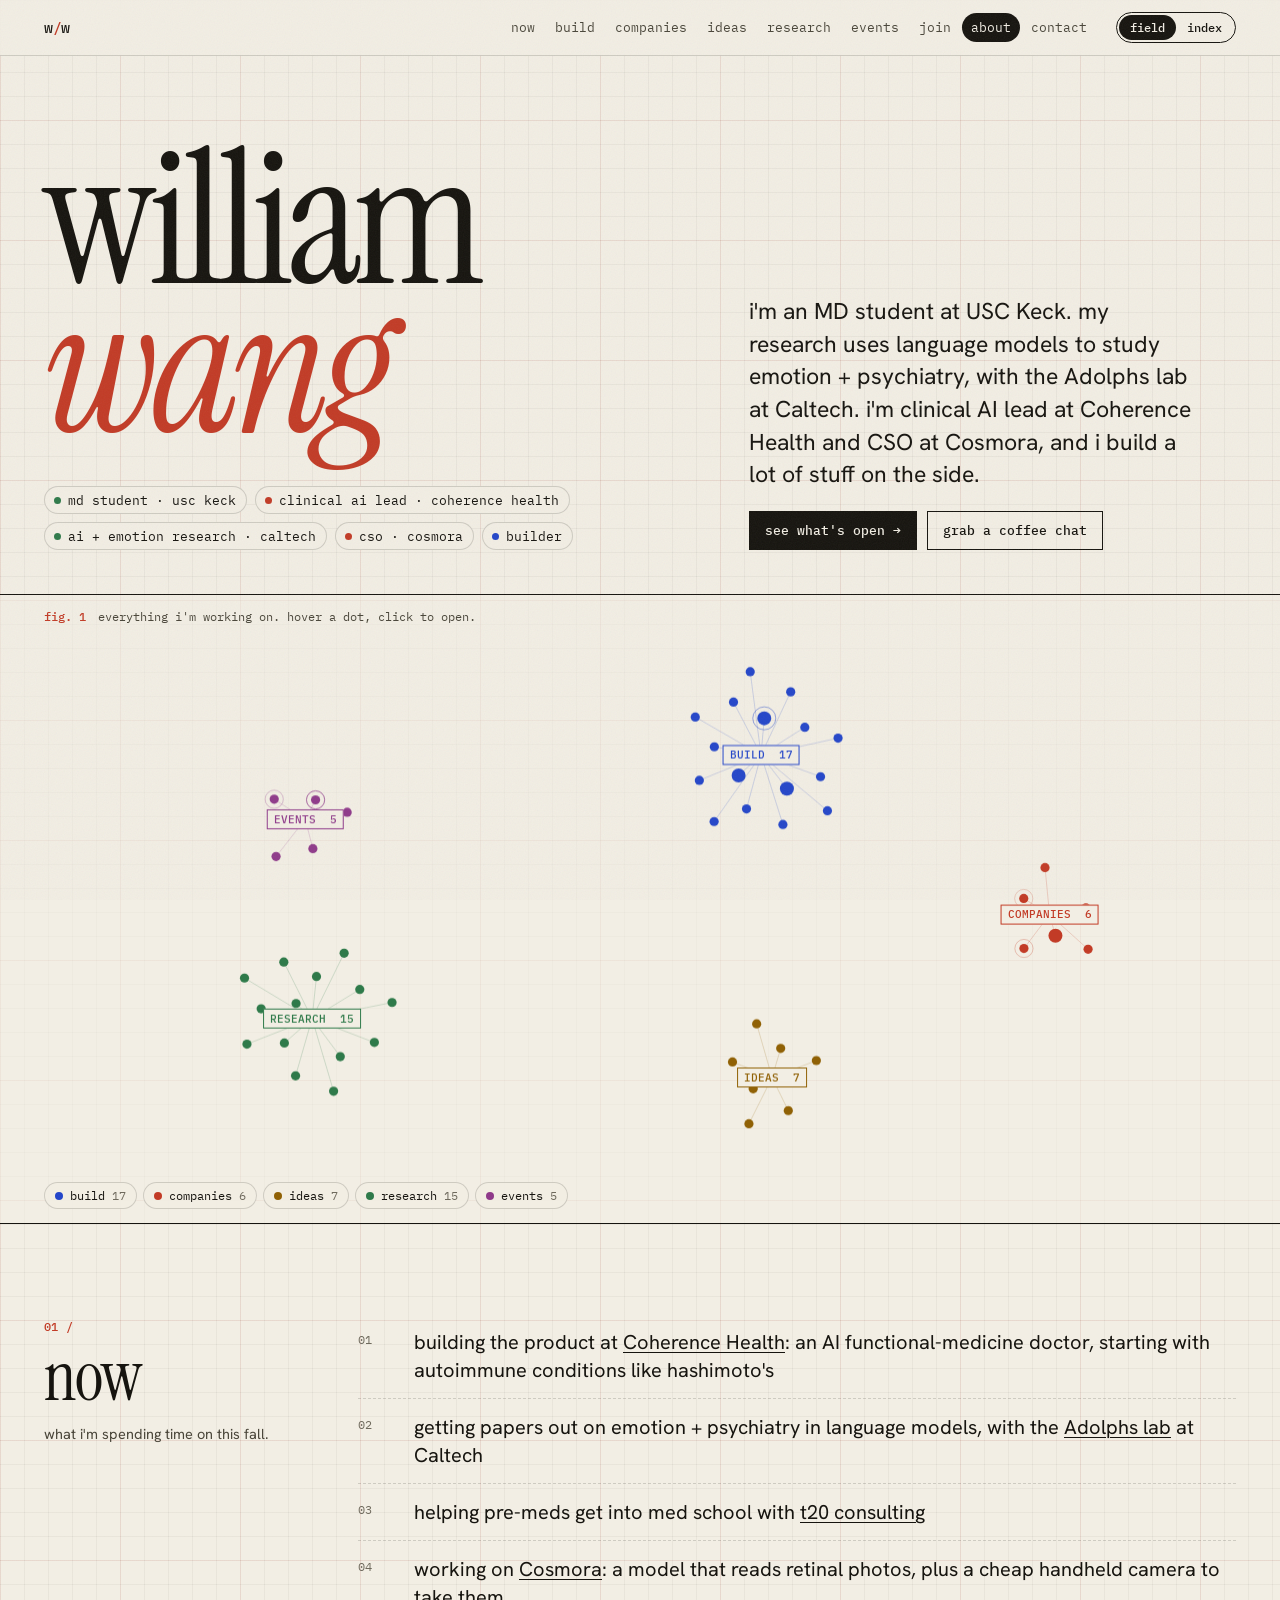
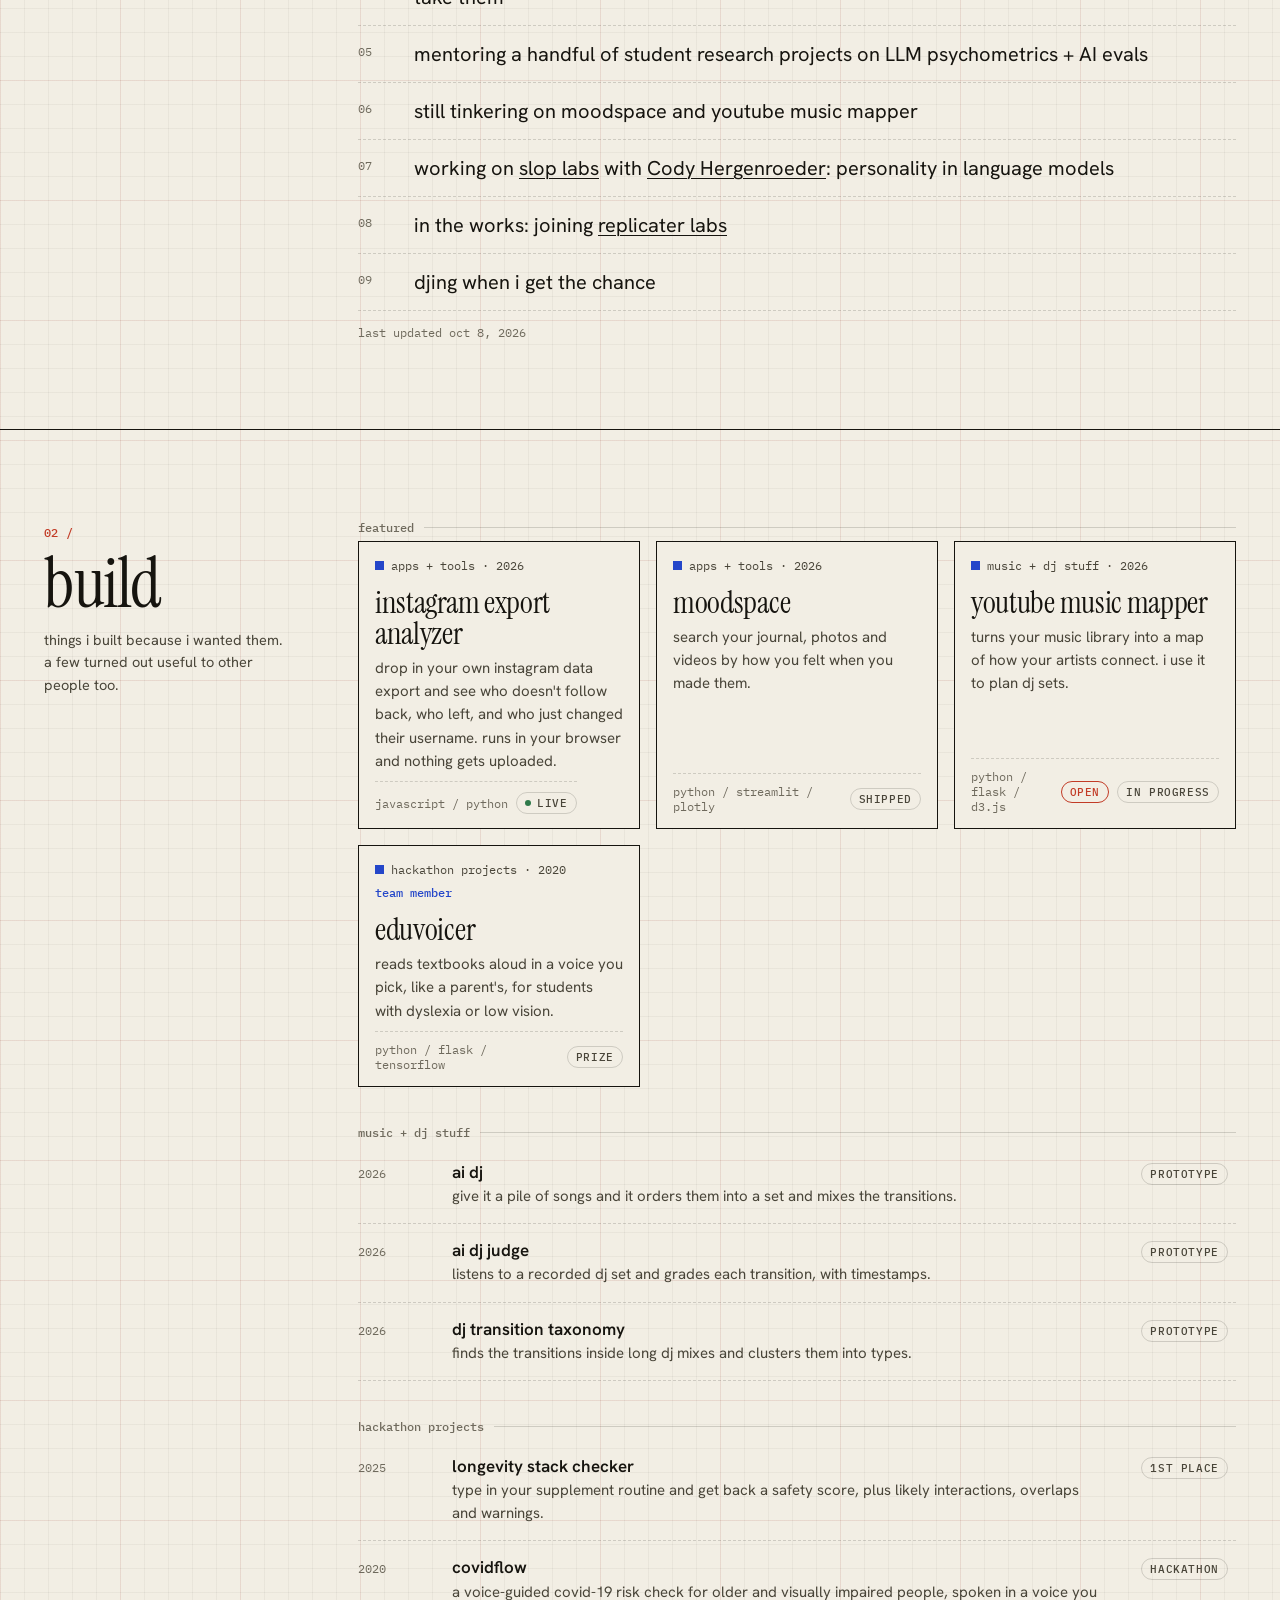
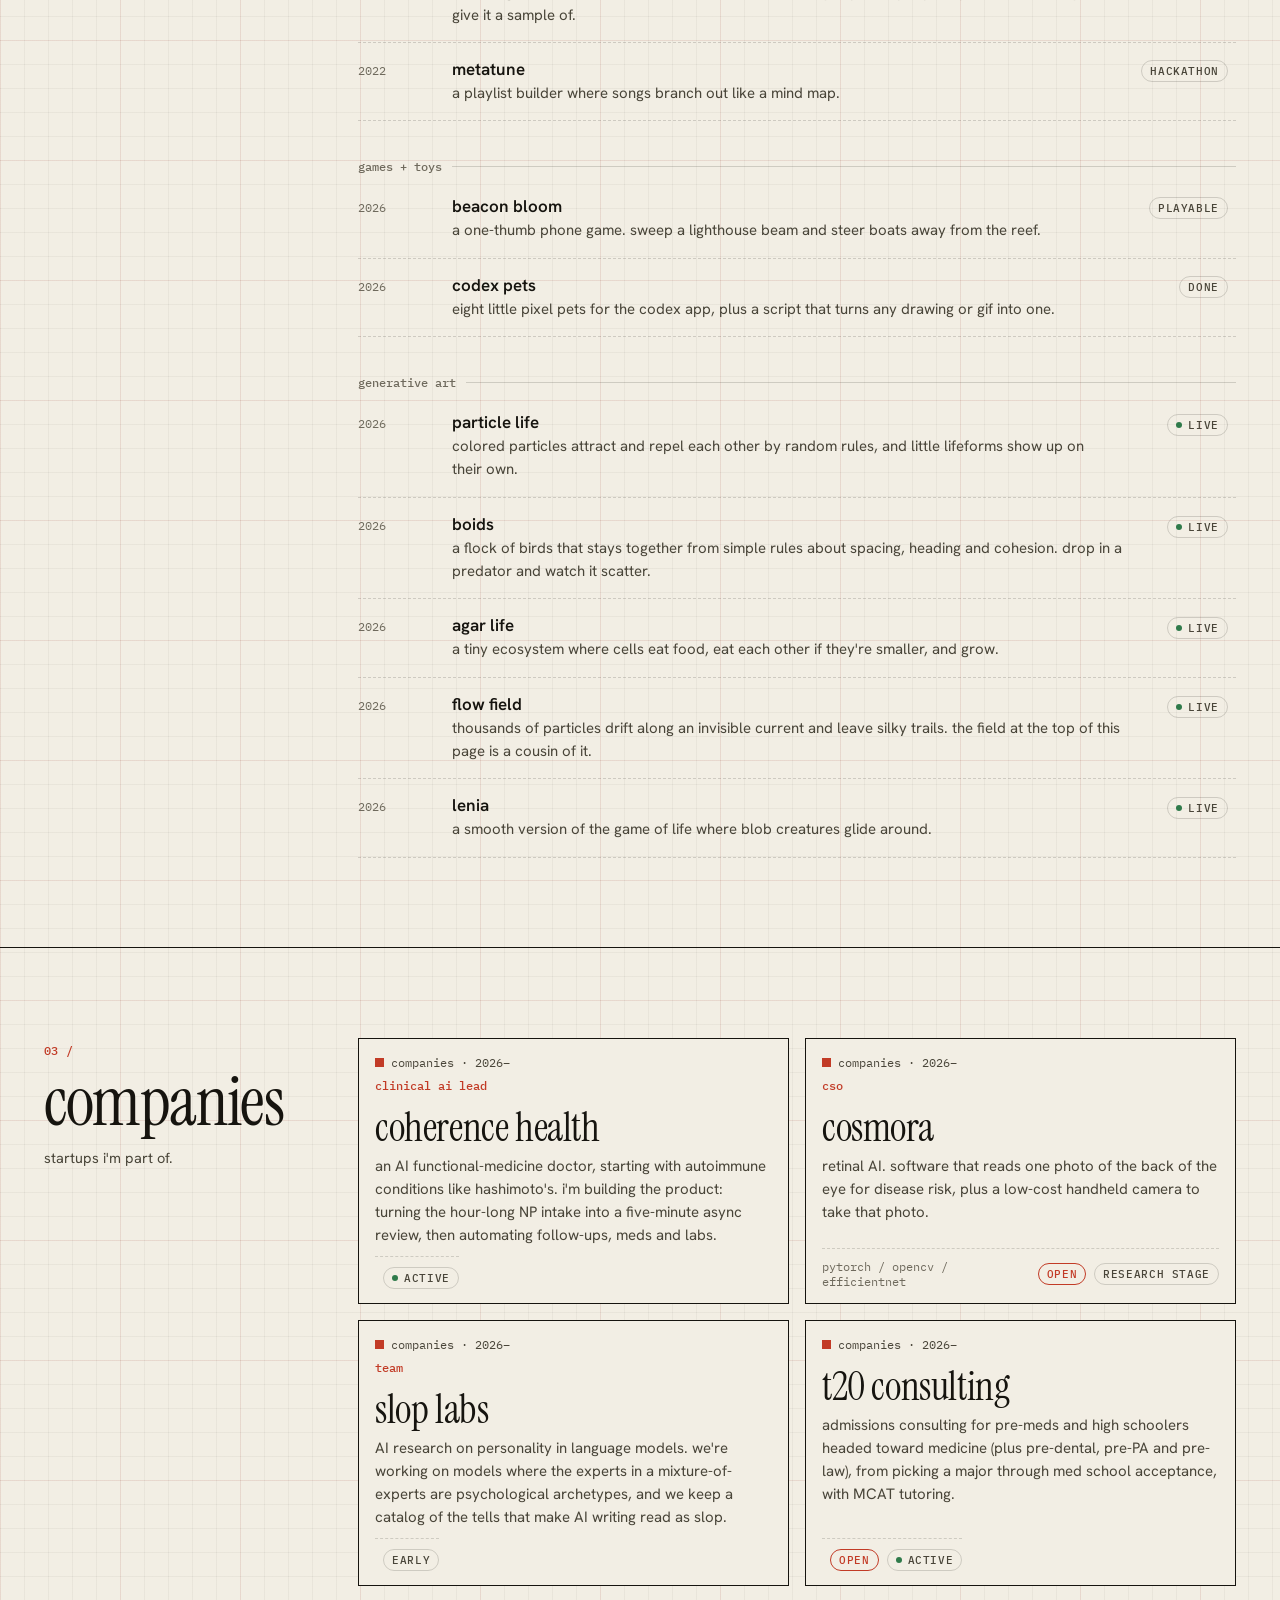
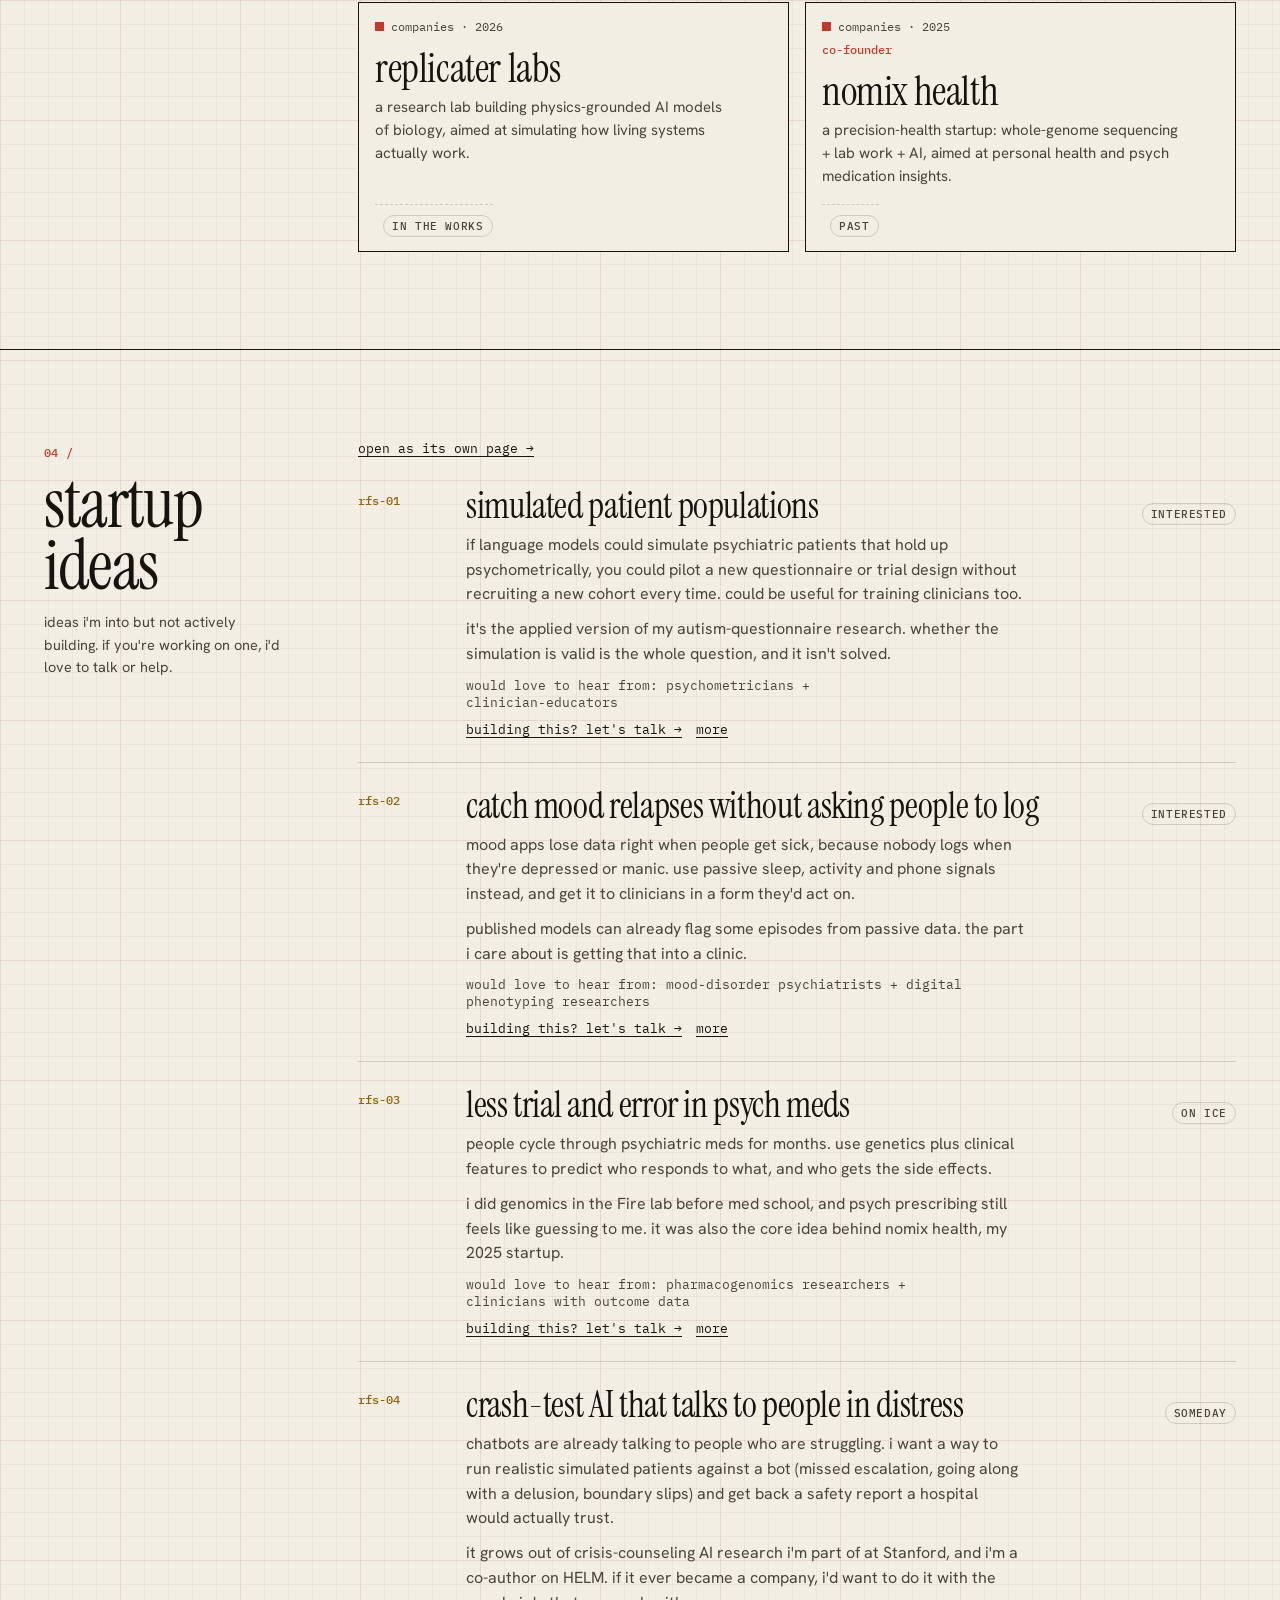
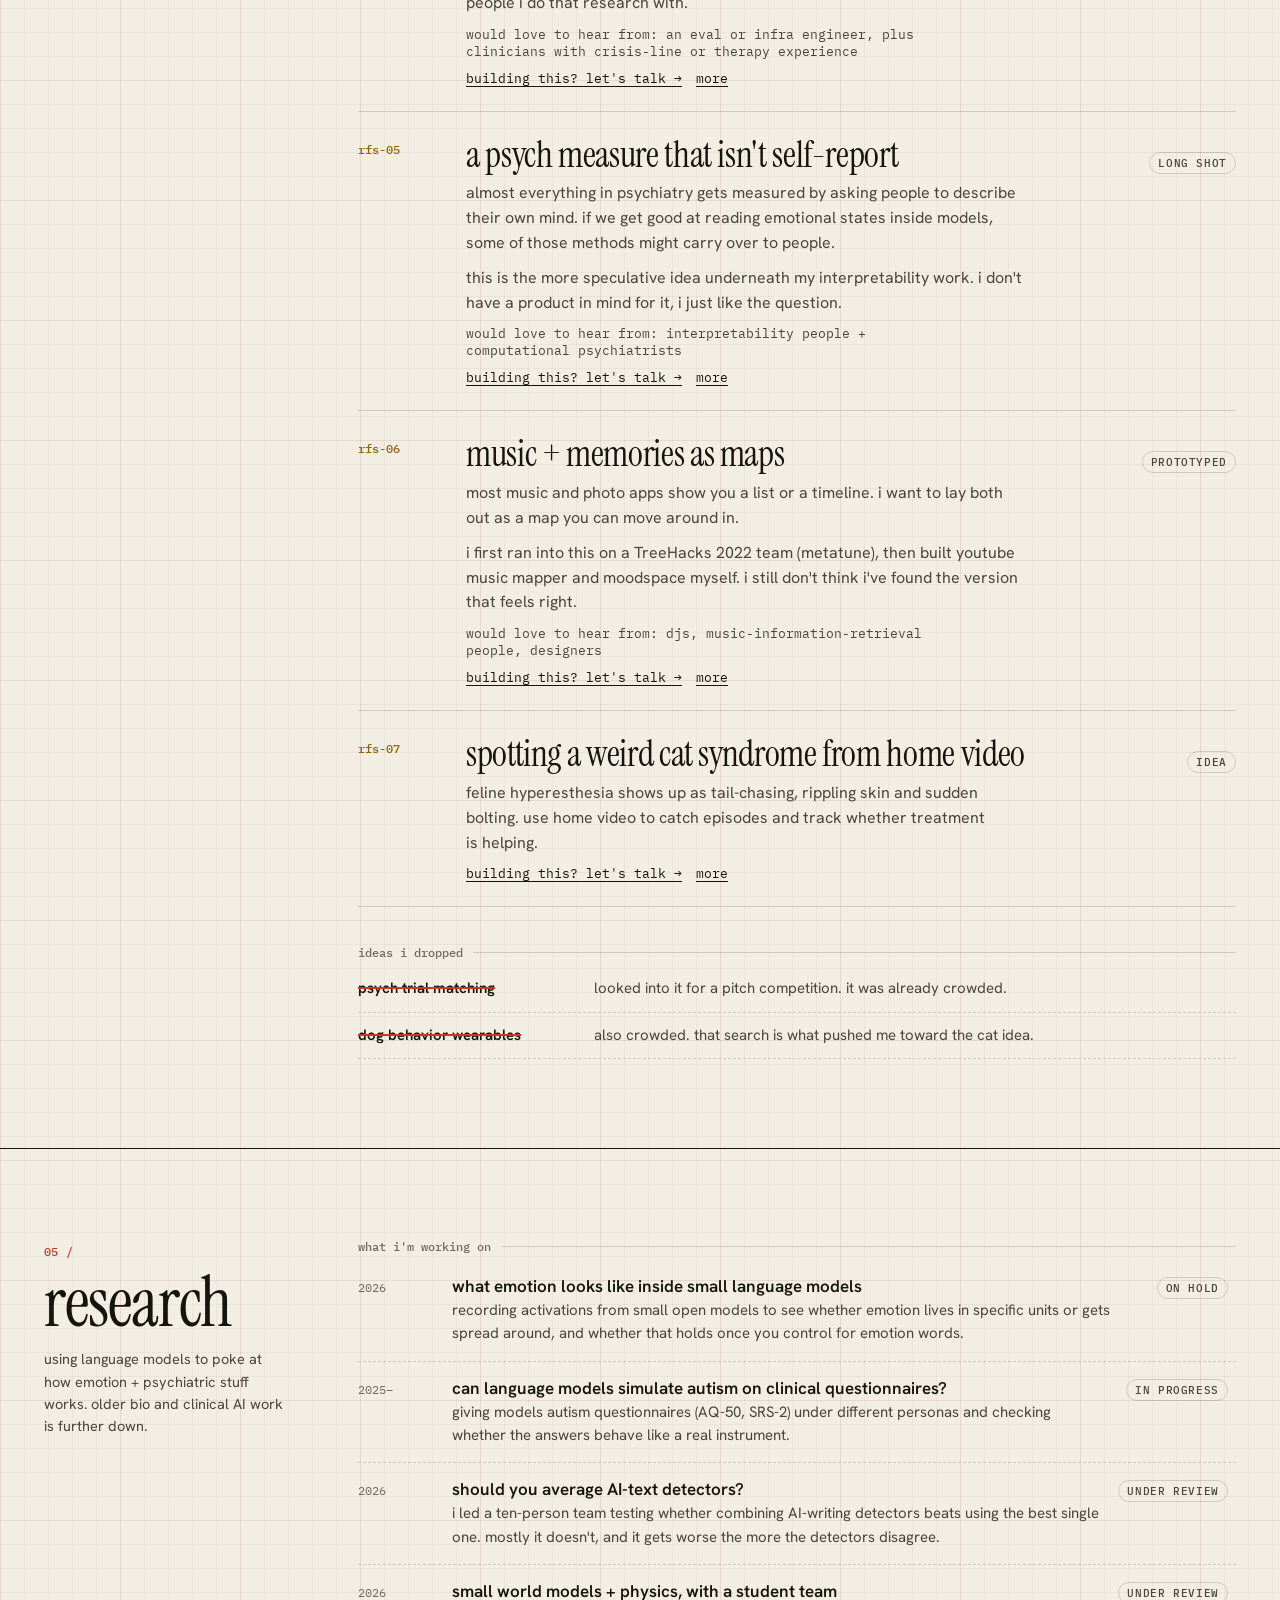
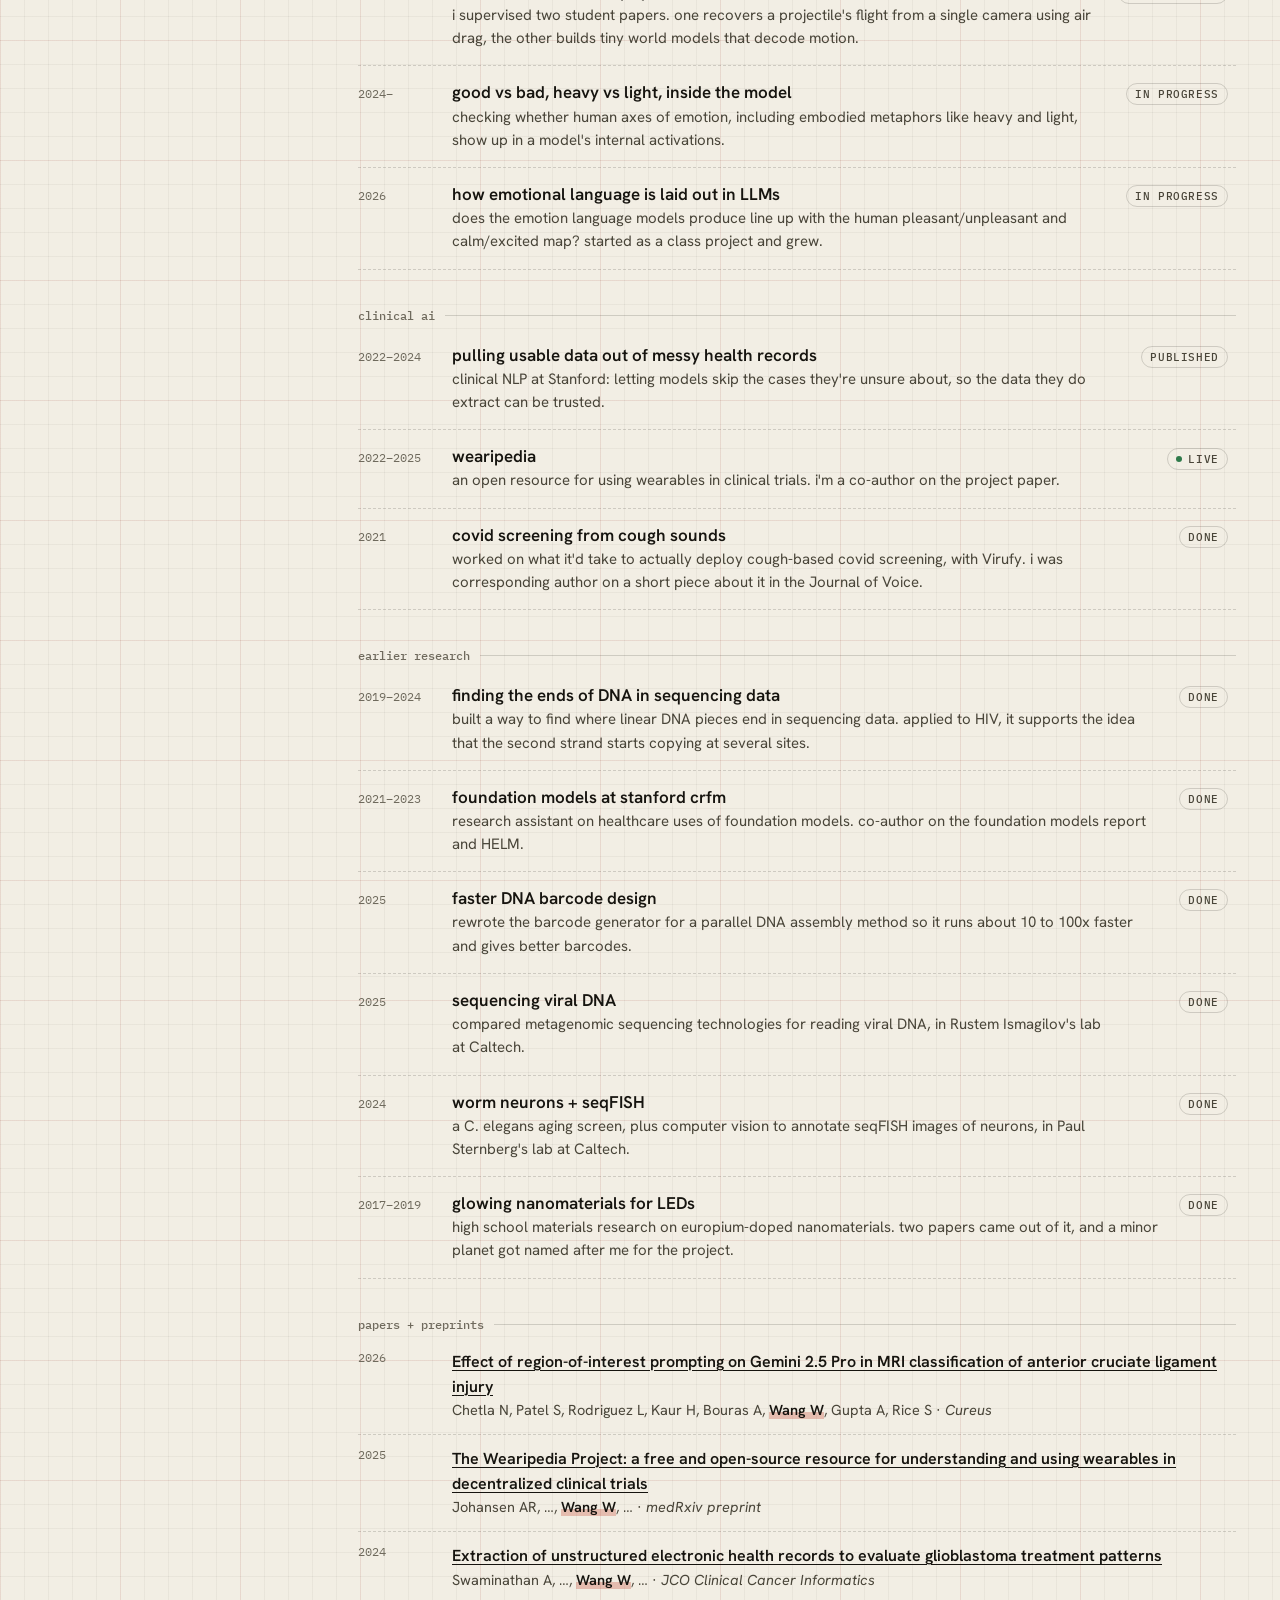
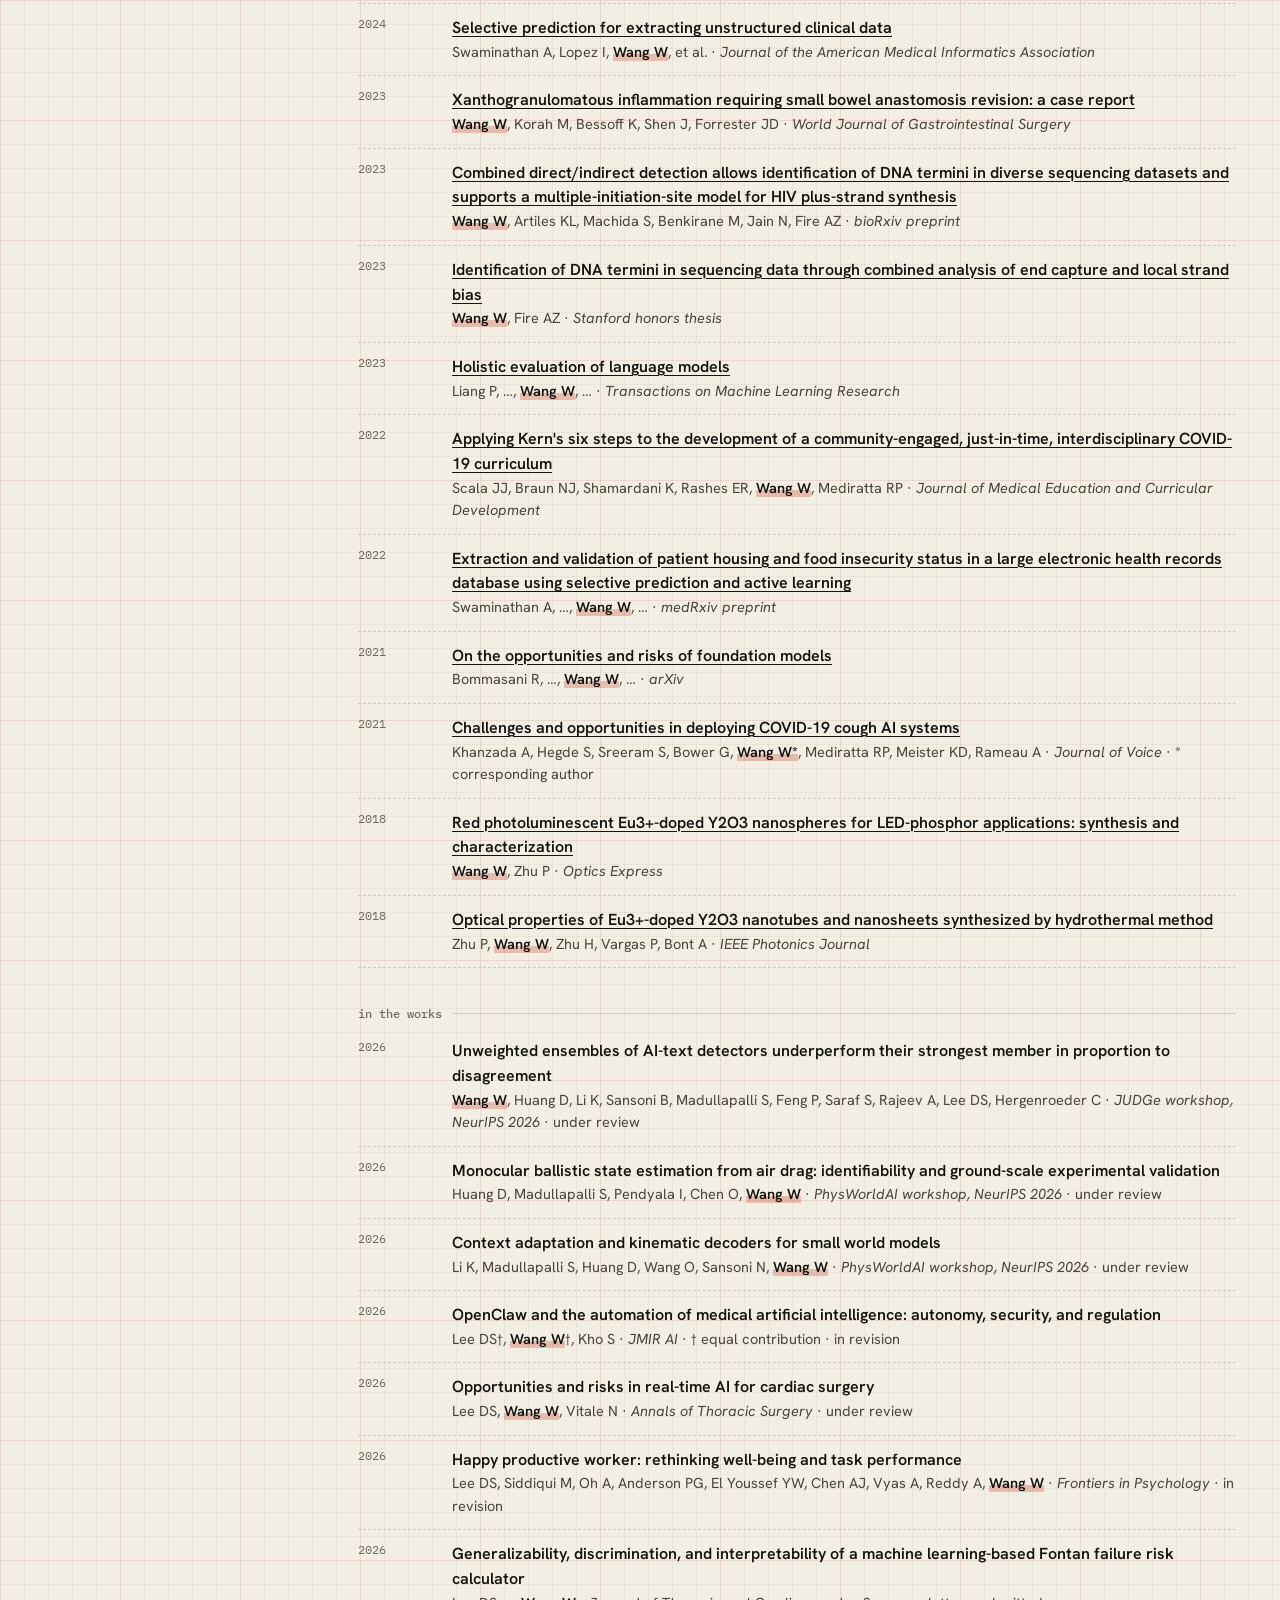
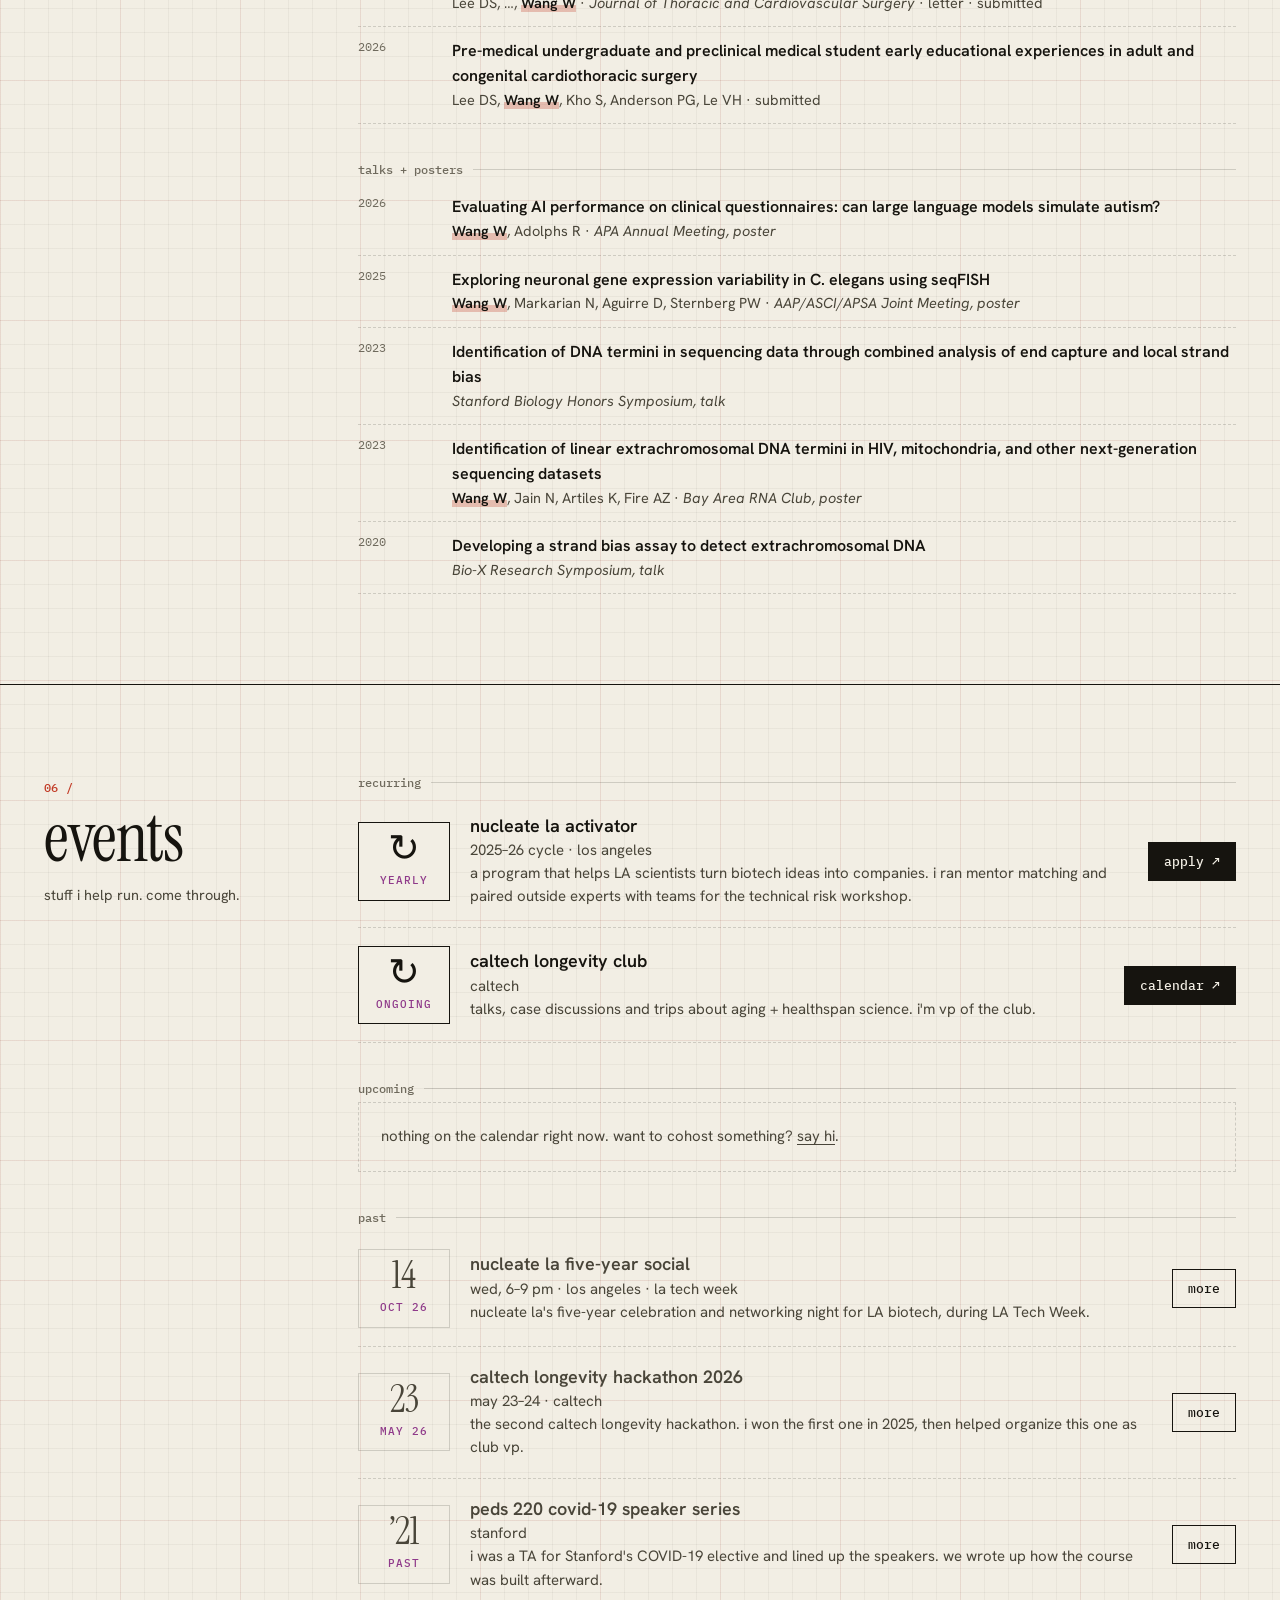
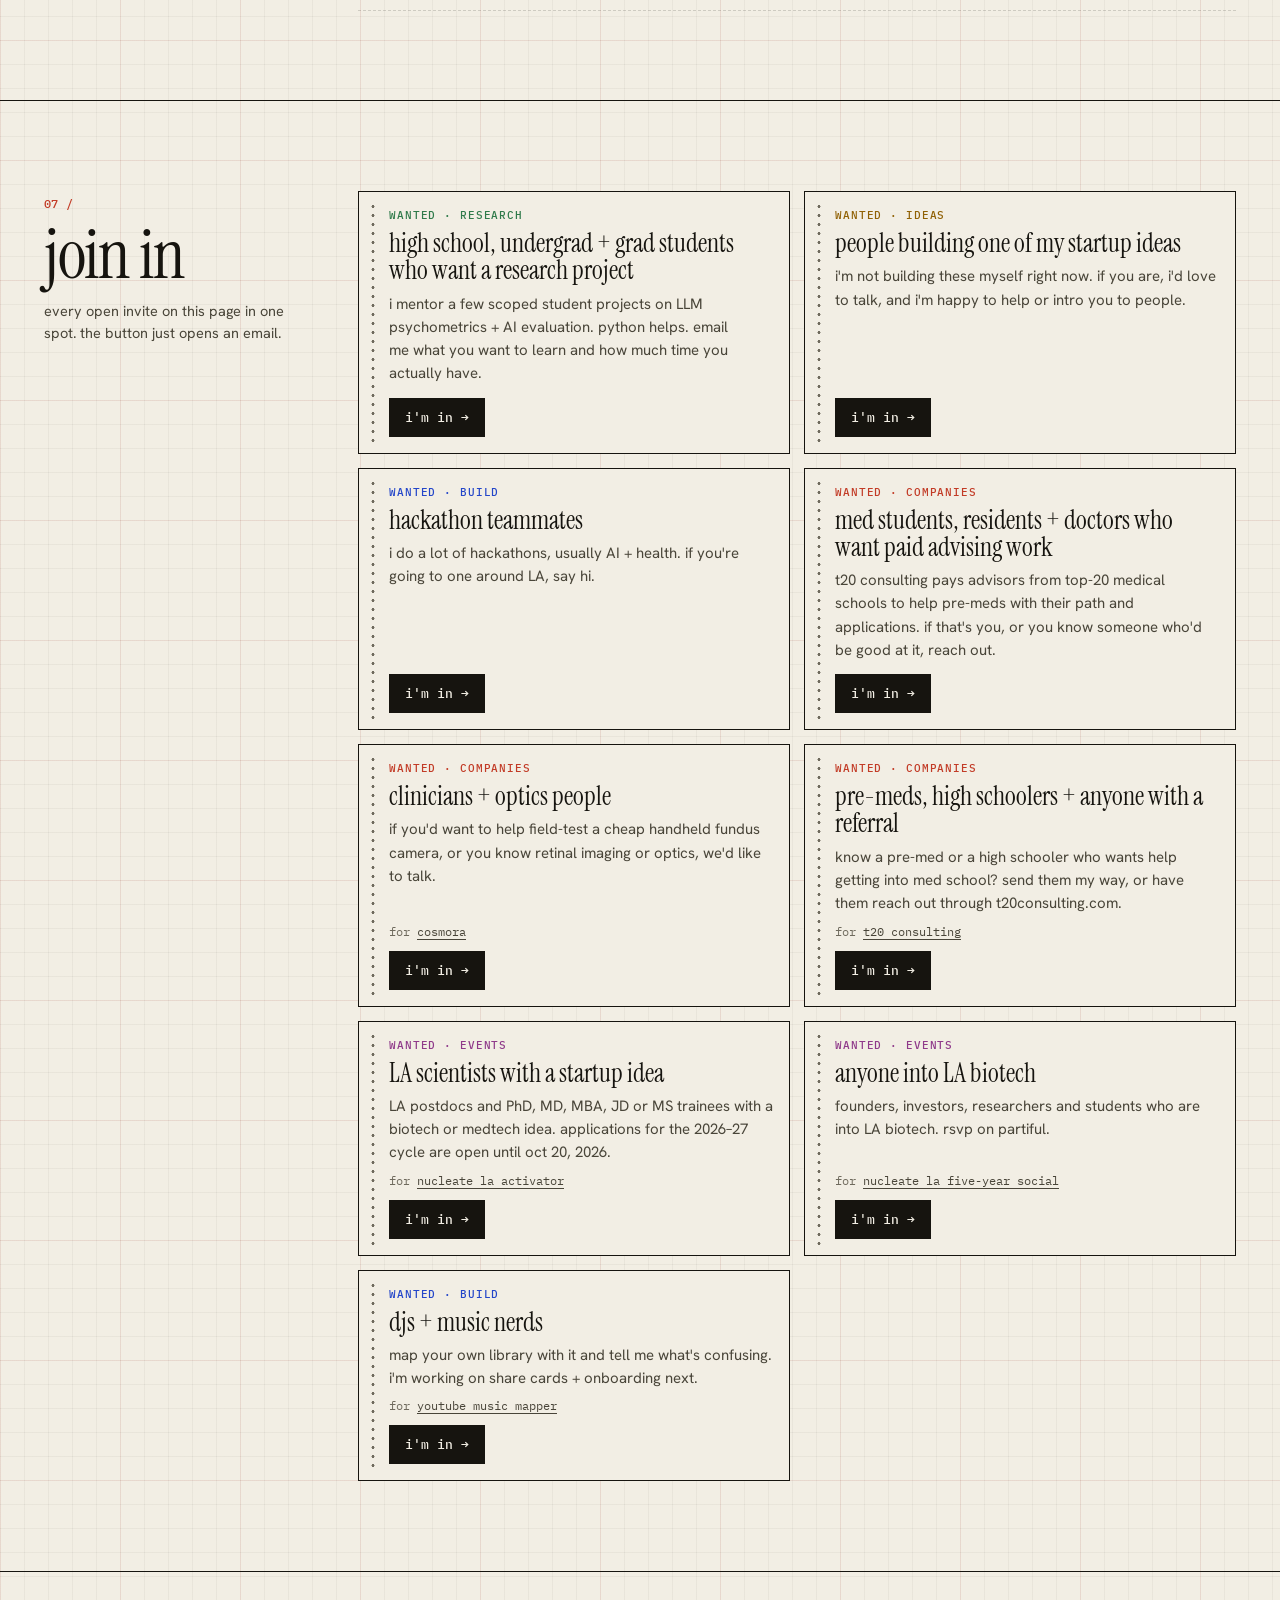
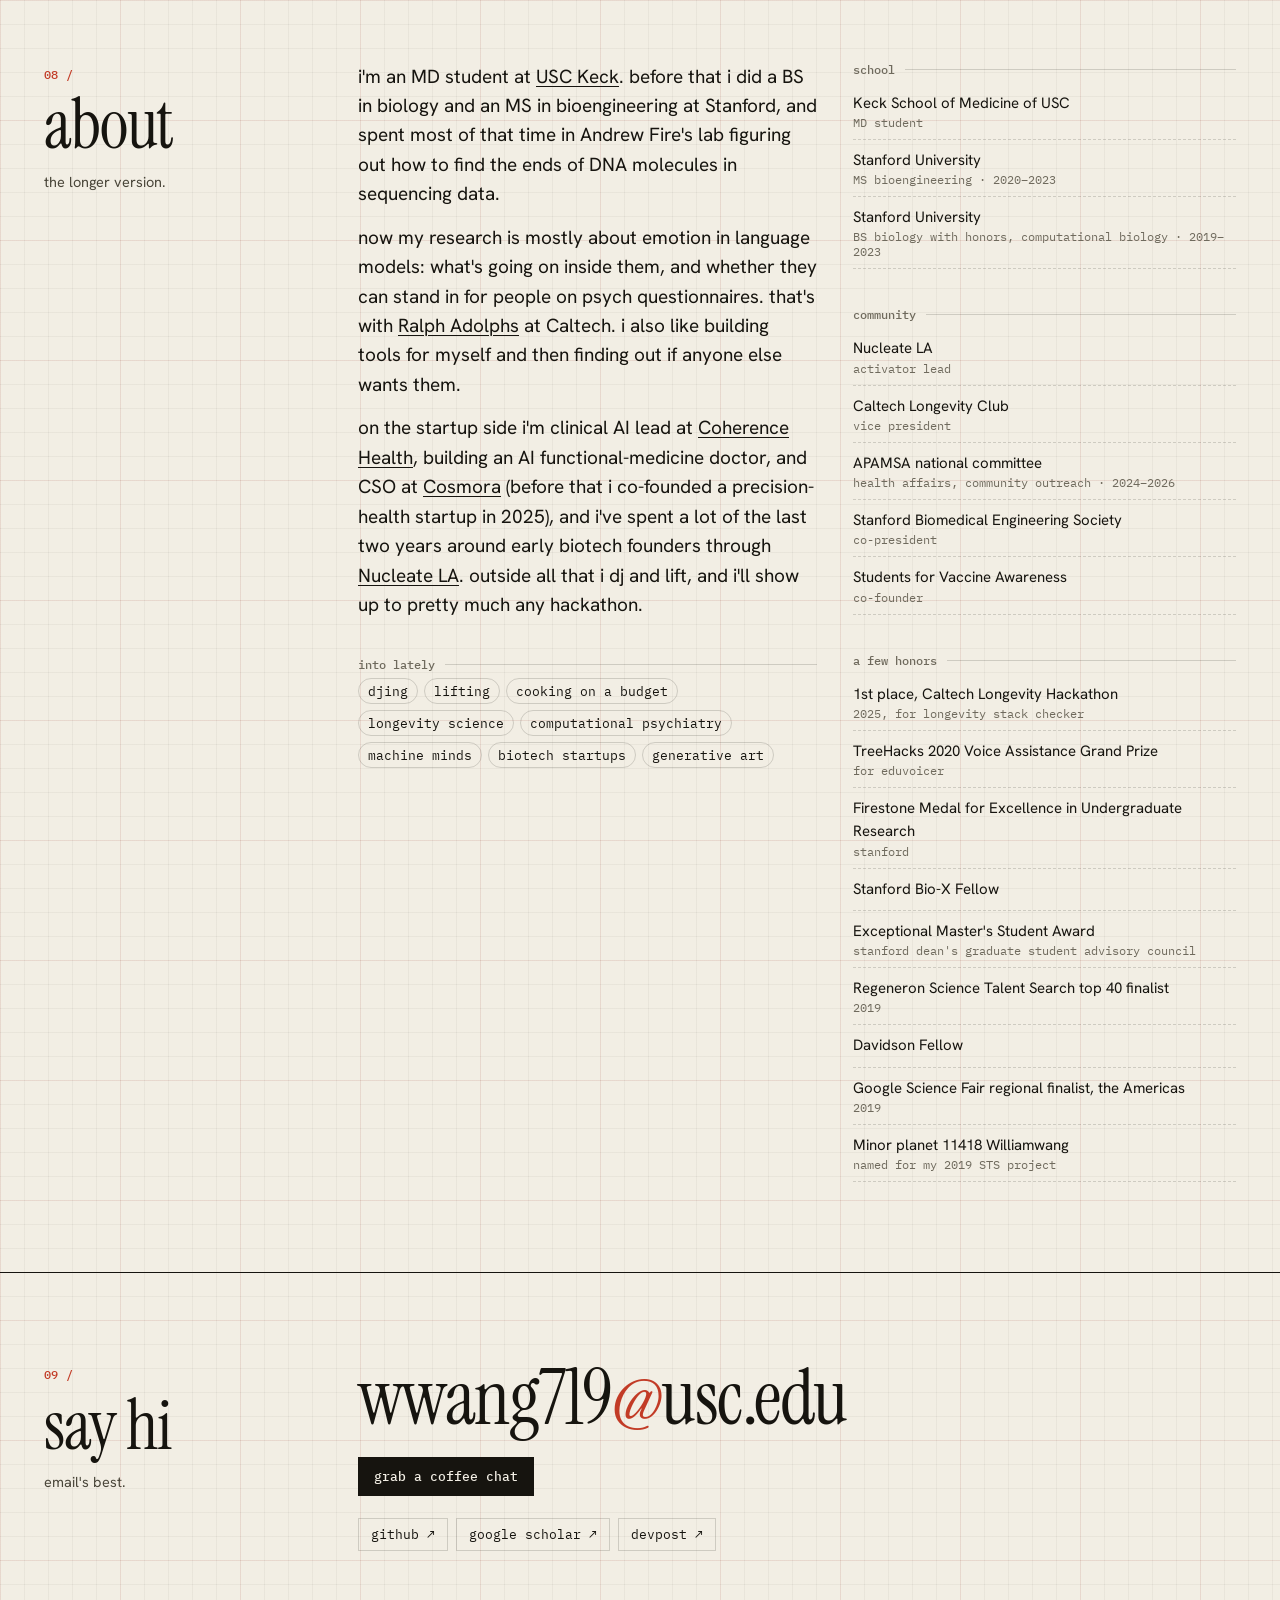
==== commit 664a9690: "add coherence health, update slop labs links" ====
--- a/index.html
+++ b/index.html
@@ -4,10 +4,10 @@
   <meta charset="utf-8">
   <meta name="viewport" content="width=device-width, initial-scale=1">
   <title>William Wang</title>
-  <meta name="description" content="William Wang: MD student, AI + emotion researcher, builder. Projects, companies, ideas, research, events, and ways to join in.">
+  <meta name="description" content="William Wang: MD student, clinical AI lead at Coherence Health, AI + emotion researcher, builder. Projects, companies, ideas, research, events, and ways to join in.">
   <meta property="og:type" content="website">
   <meta property="og:title" content="William Wang">
-  <meta property="og:description" content="MD student, AI + emotion researcher, builder. Projects, companies, ideas, research, events, and ways to join in.">
+  <meta property="og:description" content="MD student, clinical AI lead at Coherence Health, AI + emotion researcher, builder. Projects, companies, ideas, research, events, and ways to join in.">
   <meta name="twitter:card" content="summary">
   <meta name="theme-color" content="#f2eee4" media="(prefers-color-scheme: light)">
   <meta name="theme-color" content="#0f1115" media="(prefers-color-scheme: dark)">
